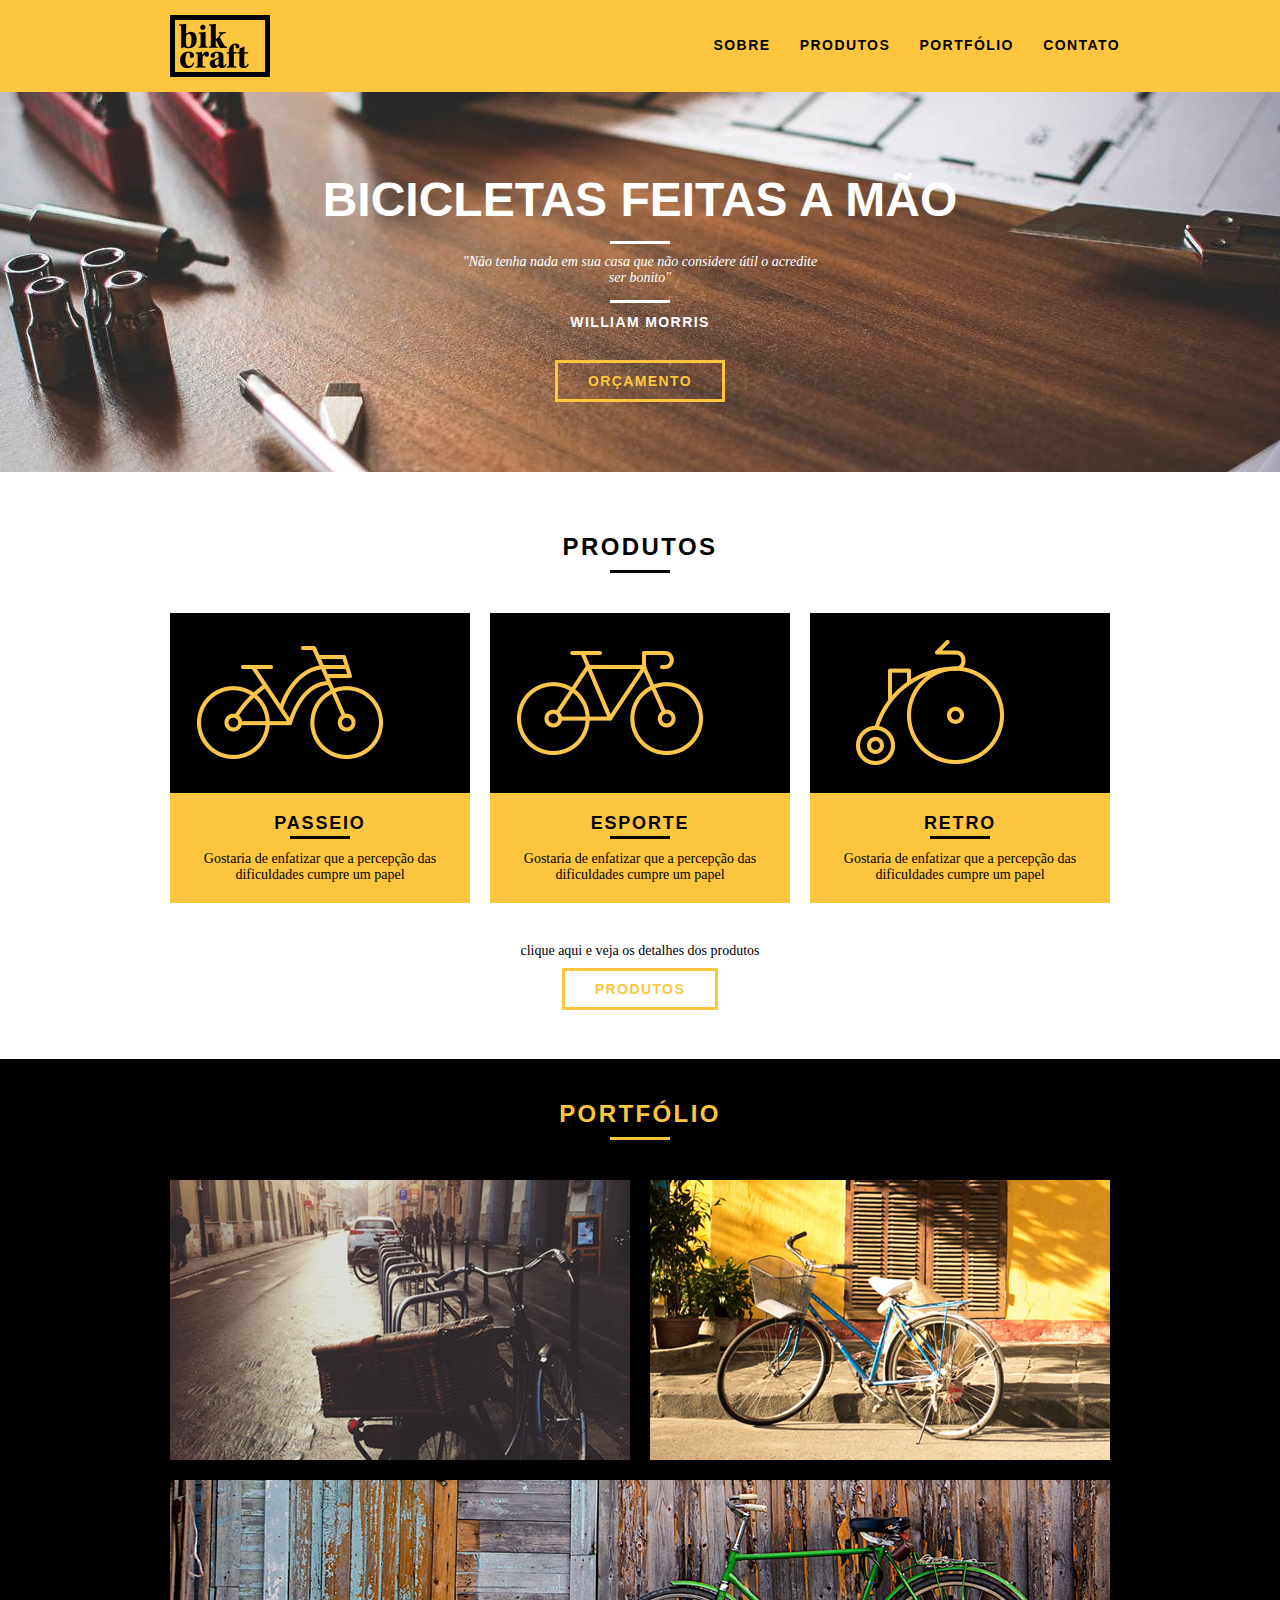
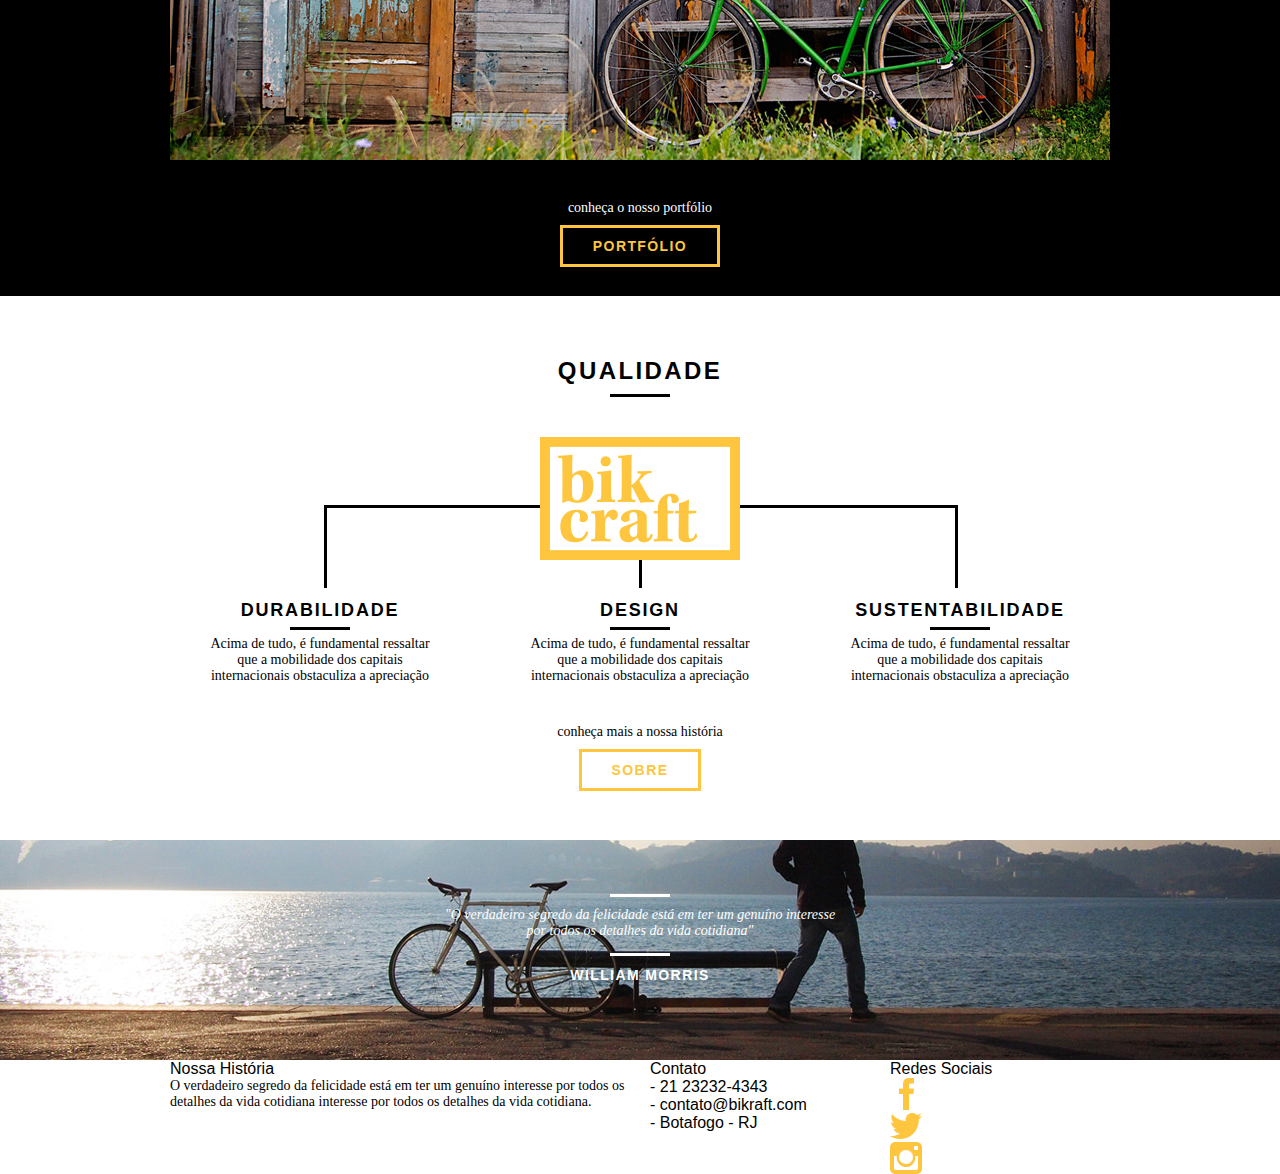
==== web/index.html @ 51b38861 "update section qualidade" ====
<!DOCTYPE html>
<html lang='pt-br'>
  <head>
    <meta charset="utf-8">
    <tite></tite>
    <link rel="stylesheet" href="css\normalize.css">
    <link rel="stylesheet" href="css\reset.css">
    <link rel="stylesheet" href="css\grid.css">
    <link rel="stylesheet" href="css\style.css">
  </head>
  <body>
    <header class="header">
      <div class="container">
        <a href="index.html" class="grid-4">
          <img src="img/bikcraft.png" alt="Bikcraft">
        </a>
        <nav class="grid-1-2 header_menu">
          <ul>
            <li><a href="sobre.html">Sobre</a></li>
            <li><a href="produtos.html">Produtos</a></li>
            <li><a href="portfolio.html">Portfólio</a></li>
            <li><a href="contato.html">Contato</a></li>
          </ul>
        </nav>
      </div>
    </header>
    <section class= "introducao">
      <div class="container">
          <h1>Bicicletas Feitas a Mão</h1>
          <blockquote class="quote-externo">
            <p>"Não tenha nada em sua casa que não considere útil o acredite ser bonito"</p>
            <cite>WILLIAM MORRIS</cite>
          </blockquote>
          <a href="produtos.html" class="btn">Orçamento</a>
      </div>
    </section>
    <section class="produtos container">
      <h2 class="subtitulo">Produtos</h2>

      <ul class="produtos_lista">
        <li class=grid-1-3>
          <div class="produtos-icone">
            <img src="img/produtos/passeio.png" alt="Bikraft Passeio" />
          </div>
          <h3>Passeio</h3>
          <p>
            Gostaria de enfatizar que a percepção das dificuldades cumpre um papel
          </p>
        </li>
        <li class=grid-1-3>
          <div class="produtos-icone">
            <img src="img/produtos/esporte.png" alt="Bikraft Esporte" />
          </div>
          <h3>Esporte</h3>
          <p>
           Gostaria de enfatizar que a percepção das dificuldades cumpre um papel
          </p>
        </li>
        <li class=grid-1-3>
          <div class="produtos-icone">
            <img src="img/produtos/retro.png" alt="Bikraft Retro" />
          </div>
          <h3>Retro</h3>
          <p>
            Gostaria de enfatizar que a percepção das dificuldades cumpre um papel
          </p>
        </li>
      </ul>
      <div class="call">
        <p>
          clique aqui e veja os detalhes dos produtos
        </p>
        <a href="produtos.html" class="btn btn-preto">Produtos</a>
      </div>
    </section>
    <section class="portfolio">
      <div class="container">
        <h2 class="subtitulo">Portfólio</h2>
        <ul class="portfolio-lista">
          <li class="grid-8"><img src="img/portfolio/retro.jpg" alt=" Bicicleta Retro" /></li>
          <li class="grid-8"><img src="img/portfolio/passeio.jpg" alt=" Bicicleta Passeio" /></li>
          <li class="grid-16"><img src="img/portfolio/esporte.jpg" alt=" Bicicleta Esporte" /></li>
        </ul>
      </div>
      <div class="call">
        <p>
          conheça o nosso portfólio
        </p>
        <a href="portfolio.html" class="btn">Portfólio</a>
      </div>
    </section>
    <section class="qualidade container">
      <h2 class="subtitulo">Qualidade</h2>
      <img src="img/bikcraft-qualidade.png" alt="Bikcraft" />
      <ul class="qualidade-lista">
        <li class="grid-1-3">
          <h3>Durabilidade</h3>
          <p>
            Acima de tudo, é fundamental ressaltar que a mobilidade dos capitais internacionais obstaculiza a apreciação
          </p>
        </li>
        <li class="grid-1-3">
          <h3>Design</h3>
          <p>
            Acima de tudo, é fundamental ressaltar que a mobilidade dos capitais internacionais obstaculiza a apreciação
          </p>
        </li>
        <li class="grid-1-3">
          <h3>Sustentabilidade</h3>
          <p>
            Acima de tudo, é fundamental ressaltar que a mobilidade dos capitais internacionais obstaculiza a apreciação
          </p>
        </li>
      </ul>
      <div class="call">
        <p>
          conheça mais a nossa história
        </p>
        <a href="sobre.html" class="btn btn-preto">Sobre</a>
      </div>
    </section>
    <section class="quebra">
      <blockquote class="quote-externo container">
        <p>"O verdadeiro segredo da felicidade está em ter um genuíno interesse por todos os detalhes da vida cotidiana"</p>
        <cite>WILLIAM MORRIS</cite>
      </blockquote>
    </section>
    <footer>
    <div class="footer">
      <div class="container">
        <div class="grid-8">
            <h3>Nossa História</h3>
            <p>
              O verdadeiro segredo da felicidade está em ter um genuíno interesse por todos os detalhes da vida cotidiana
              interesse por todos os detalhes da vida cotidiana.
            </p>
        </div>
        <div class="grid-4">
            <h3>Contato</h3>
            <ul>
              <li>- 21 23232-4343</li>
              <li>- contato@bikraft.com</li>
              <li>- Botafogo - RJ</li>
            </ul>
        </div>
        <div class="grid-4">
            <h3>Redes Sociais</h3>
          <ul>
            <li><a href="facebook.com" target="_blank"><img src="img/redes-sociais/facebook.png" alt="Facebook" /></a></li>
            <li><a href="twitter.com" target="_blank"><img src="img/redes-sociais/twitter.png" alt="Twitter" /></a></li>
            <li><a href="instagram.com" target="_blank"><img src="img/redes-sociais/instagram.png" alt="Instagram" /></a></li>
          </ul>
      </div>
    </div>
  </footer>
  </body>
</html>
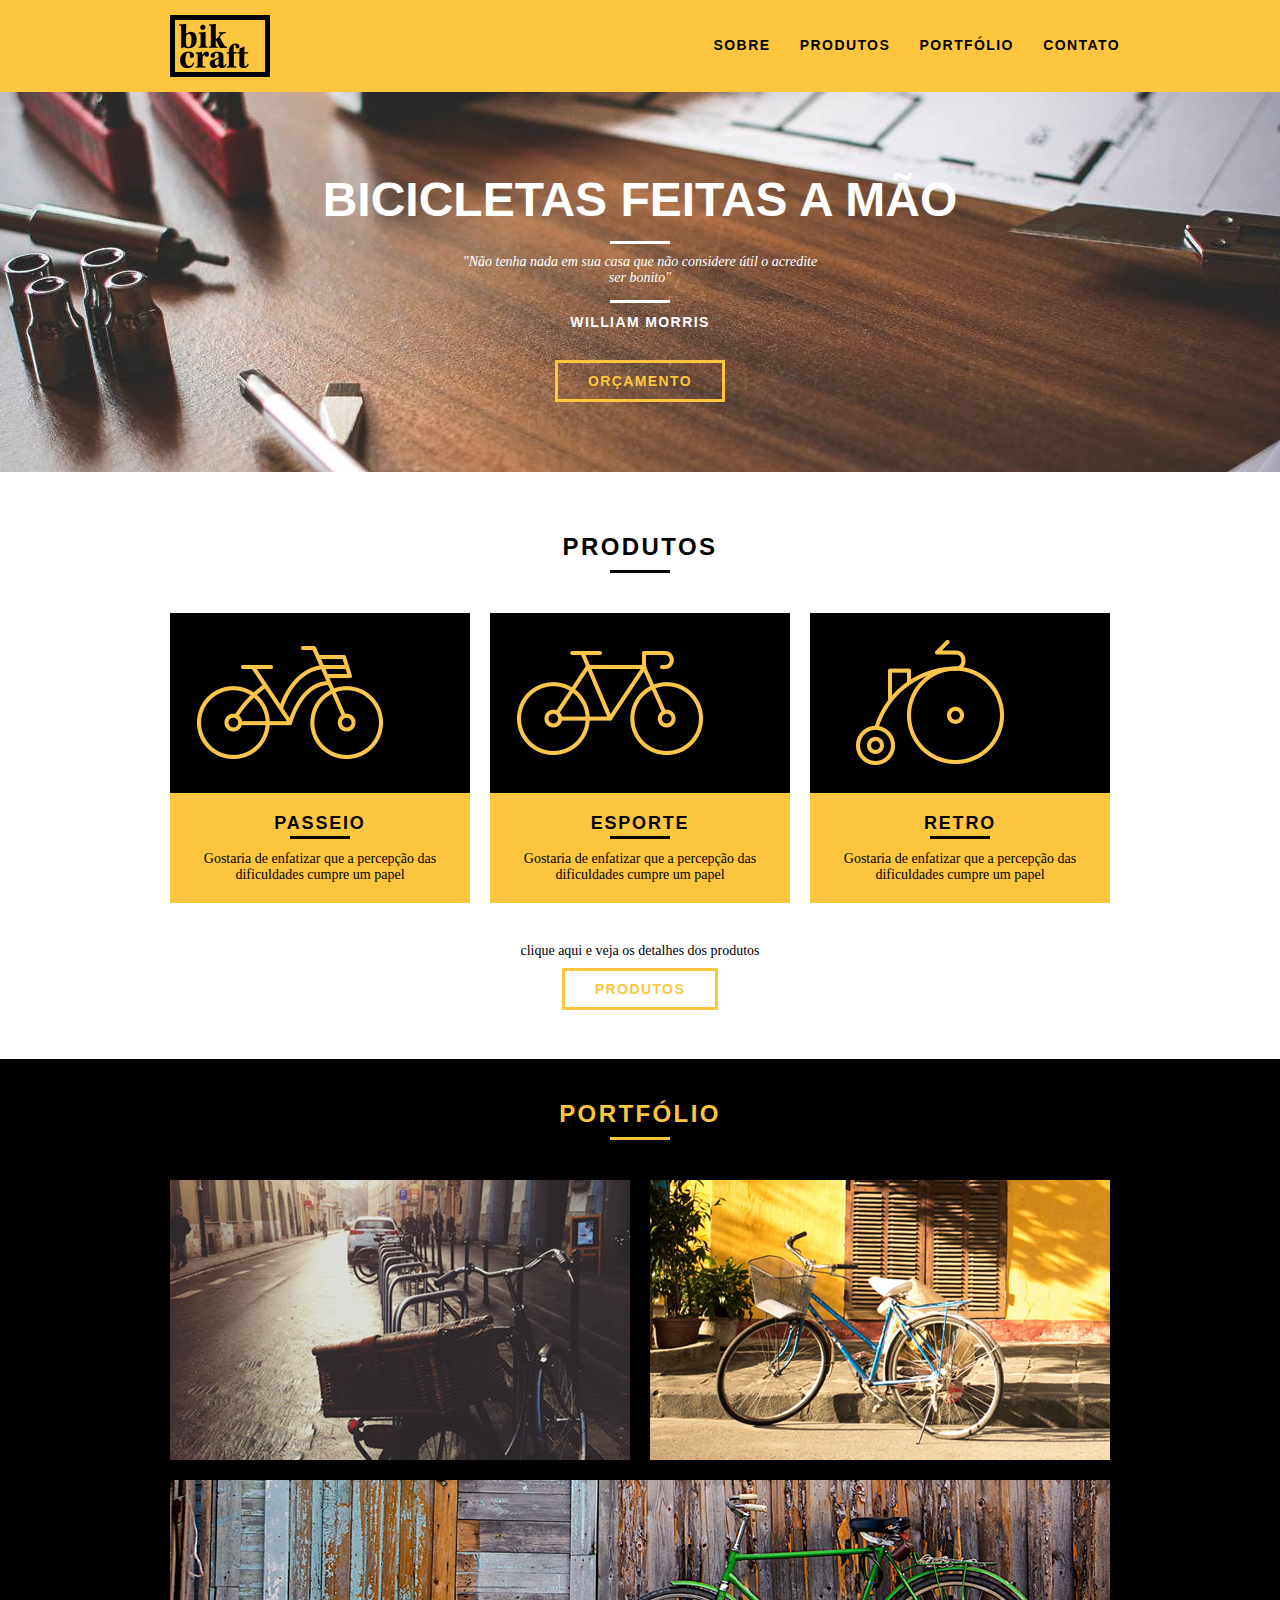
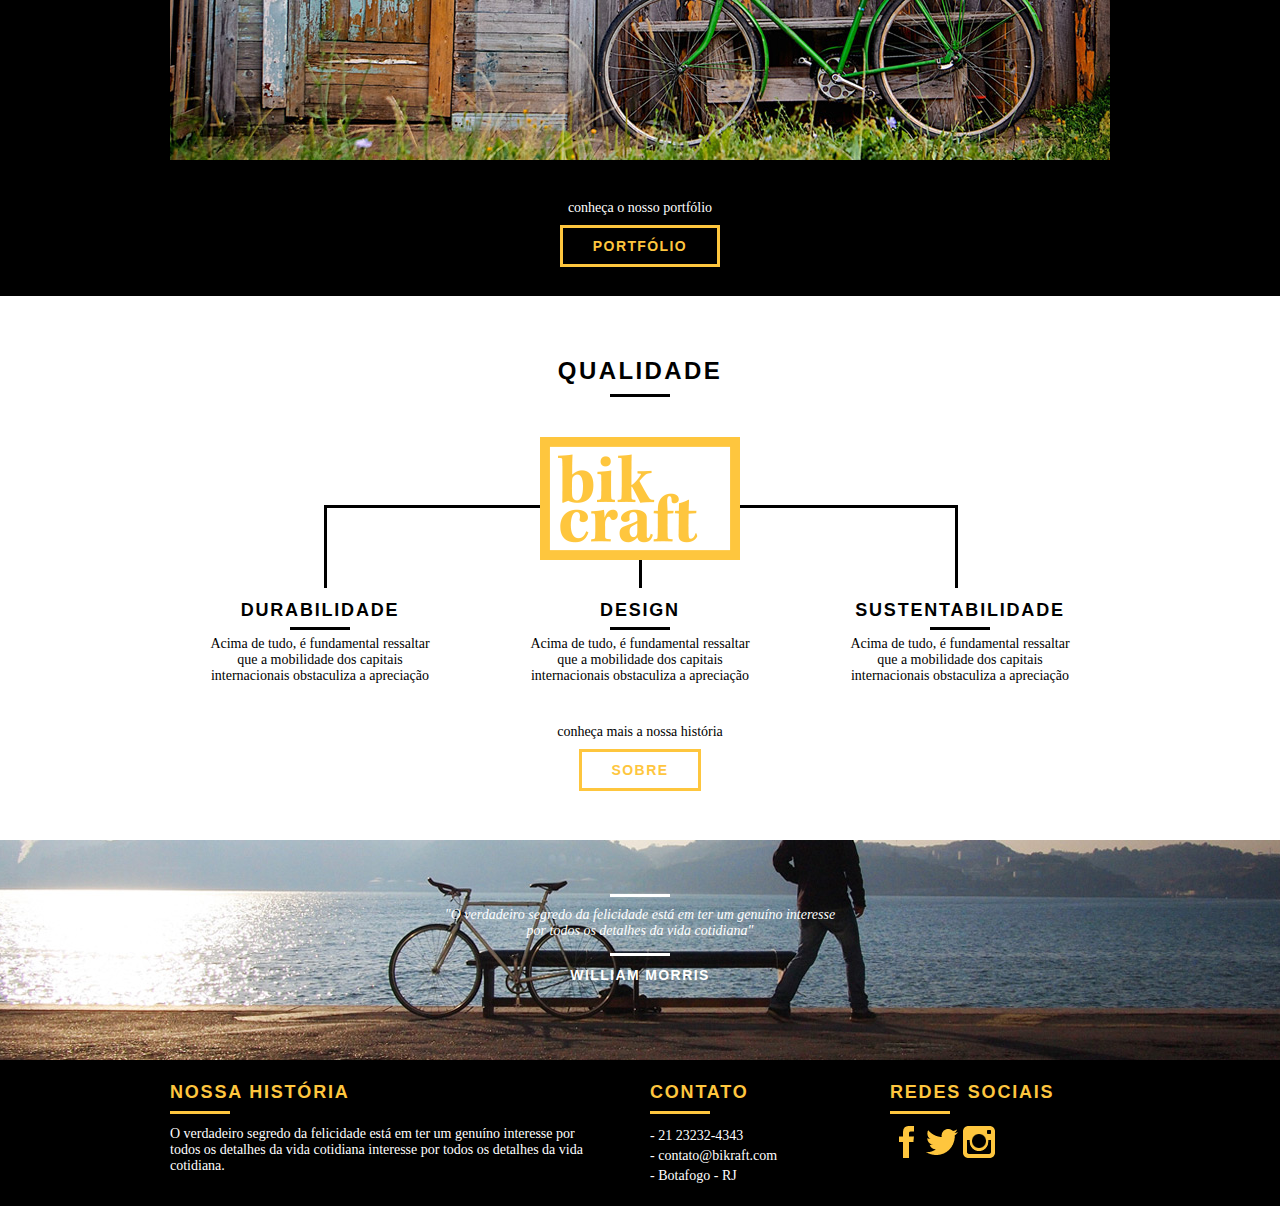
==== commit 45dd0ee3: "updated 'sobre' section" ====
--- a/web/index.html
+++ b/web/index.html
@@ -128,14 +128,14 @@
     <footer>
     <div class="footer">
       <div class="container">
-        <div class="grid-8">
+        <div class="grid-8 footer-historia">
             <h3>Nossa História</h3>
             <p>
               O verdadeiro segredo da felicidade está em ter um genuíno interesse por todos os detalhes da vida cotidiana
               interesse por todos os detalhes da vida cotidiana.
             </p>
         </div>
-        <div class="grid-4">
+        <div class="grid-4 footer-contato">
             <h3>Contato</h3>
             <ul>
               <li>- 21 23232-4343</li>
@@ -143,7 +143,7 @@
               <li>- Botafogo - RJ</li>
             </ul>
         </div>
-        <div class="grid-4">
+        <div class="grid-4 footer-redes">
             <h3>Redes Sociais</h3>
           <ul>
             <li><a href="facebook.com" target="_blank"><img src="img/redes-sociais/facebook.png" alt="Facebook" /></a></li>
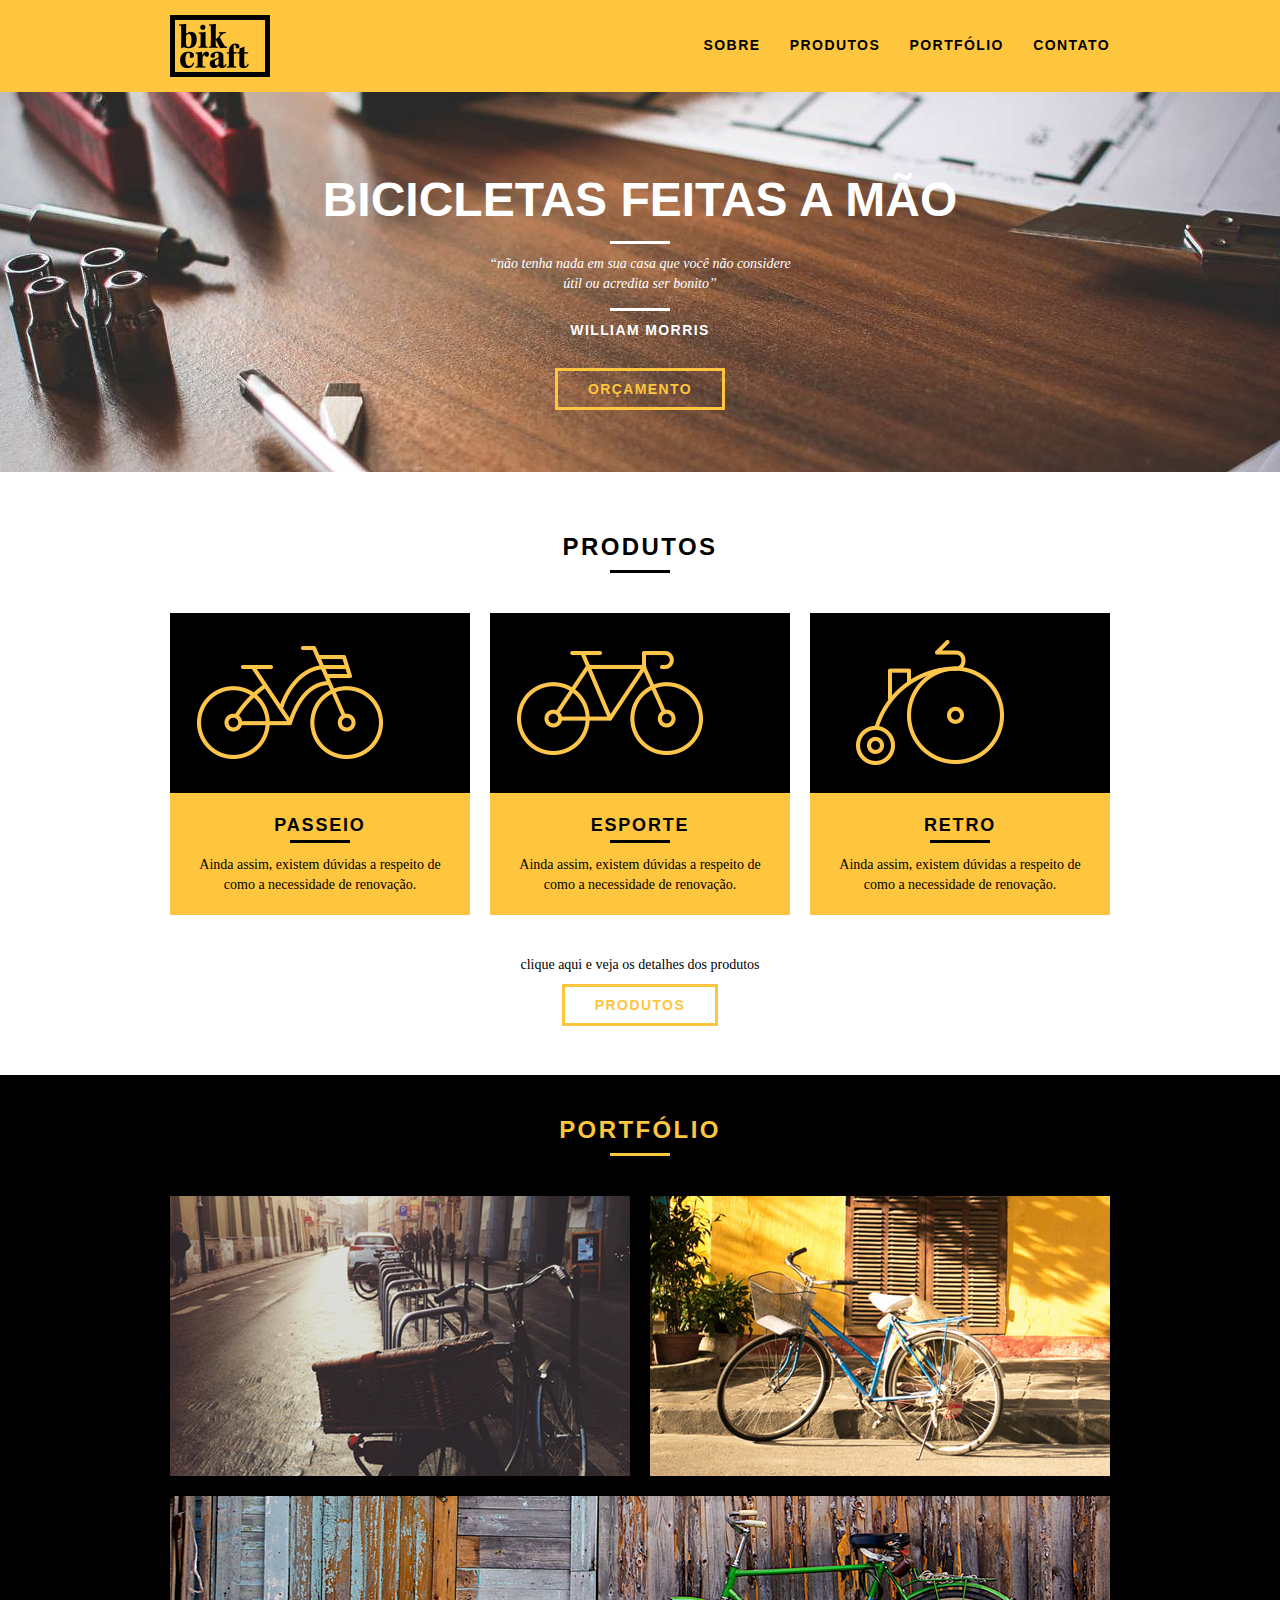
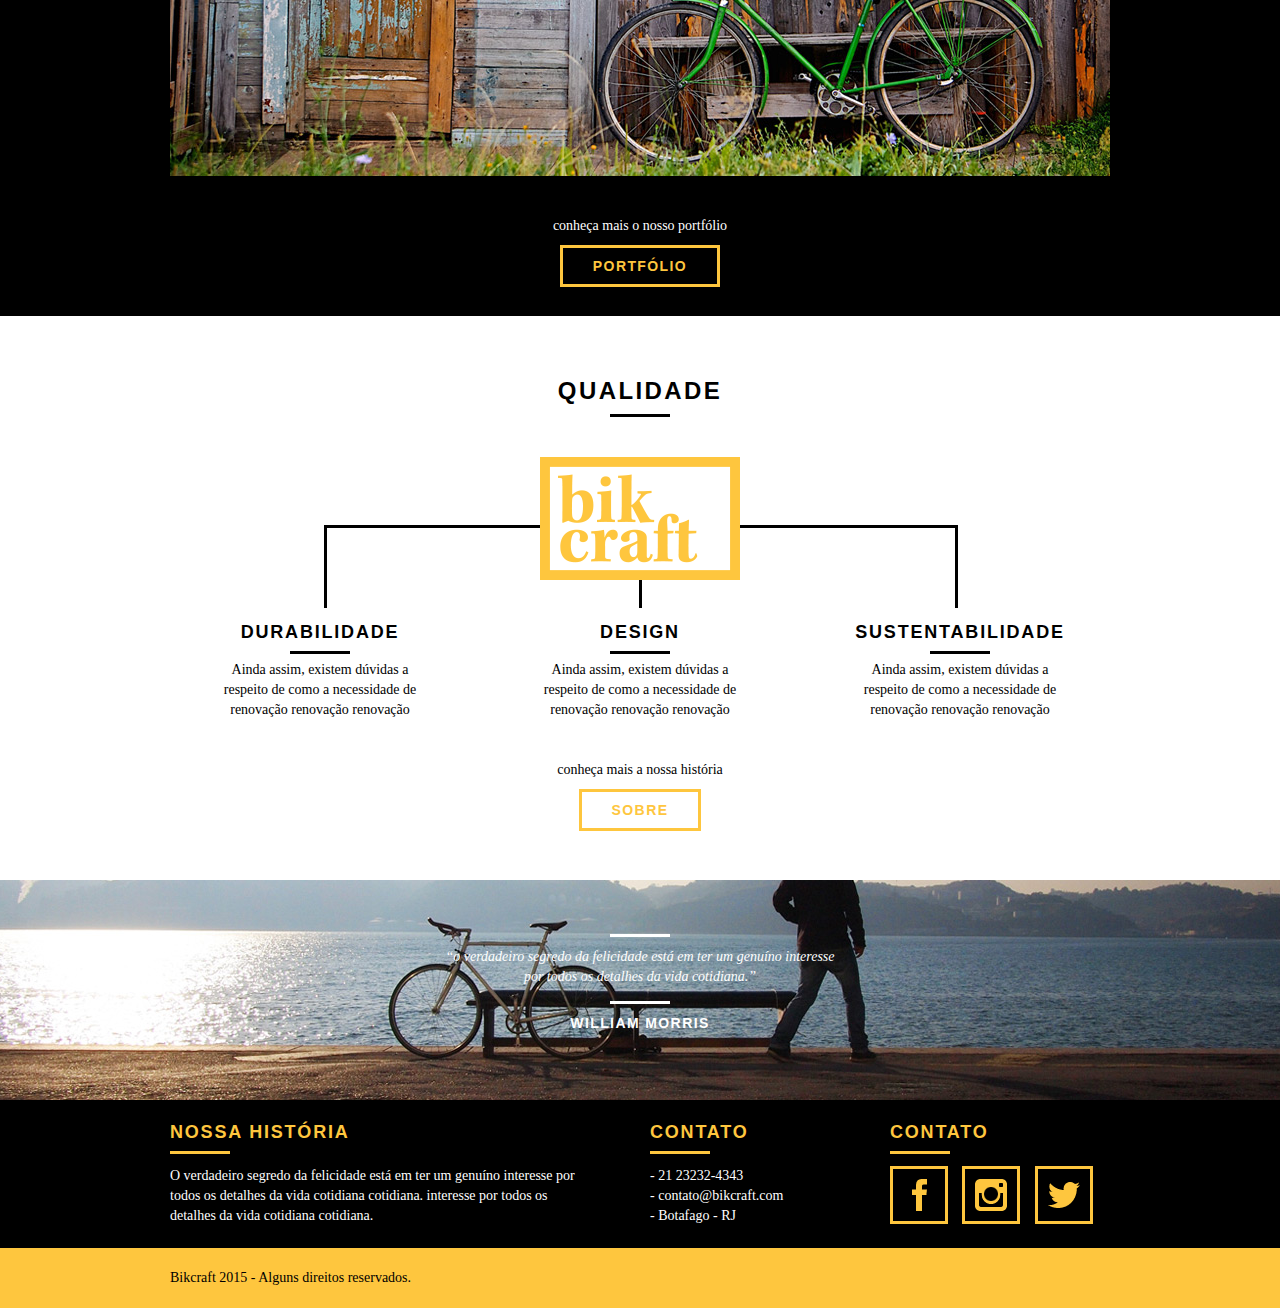
==== commit b0ce2cff: "updated files" ====
--- a/web/index.html
+++ b/web/index.html
@@ -1,157 +1,161 @@
 <!DOCTYPE html>
-<html lang='pt-br'>
-  <head>
-    <meta charset="utf-8">
-    <tite></tite>
-    <link rel="stylesheet" href="css\normalize.css">
-    <link rel="stylesheet" href="css\reset.css">
-    <link rel="stylesheet" href="css\grid.css">
-    <link rel="stylesheet" href="css\style.css">
-  </head>
-  <body>
-    <header class="header">
-      <div class="container">
-        <a href="index.html" class="grid-4">
-          <img src="img/bikcraft.png" alt="Bikcraft">
-        </a>
-        <nav class="grid-1-2 header_menu">
-          <ul>
-            <li><a href="sobre.html">Sobre</a></li>
-            <li><a href="produtos.html">Produtos</a></li>
-            <li><a href="portfolio.html">Portfólio</a></li>
-            <li><a href="contato.html">Contato</a></li>
-          </ul>
-        </nav>
-      </div>
-    </header>
-    <section class= "introducao">
-      <div class="container">
-          <h1>Bicicletas Feitas a Mão</h1>
-          <blockquote class="quote-externo">
-            <p>"Não tenha nada em sua casa que não considere útil o acredite ser bonito"</p>
-            <cite>WILLIAM MORRIS</cite>
-          </blockquote>
-          <a href="produtos.html" class="btn">Orçamento</a>
-      </div>
-    </section>
-    <section class="produtos container">
-      <h2 class="subtitulo">Produtos</h2>
+<html lang="pt-br">
+	<head>
+		<meta charset="utf-8">
+		<title>Bikcraft</title>
+		<link rel="stylesheet" href="css/normalize.css">
+		<link rel="stylesheet" href="css/reset.css">
+		<link rel="stylesheet" href="css/grid.css">
+		<link rel="stylesheet" href="css/style.css">
+	</head>
+	<body>
 
-      <ul class="produtos_lista">
-        <li class=grid-1-3>
-          <div class="produtos-icone">
-            <img src="img/produtos/passeio.png" alt="Bikraft Passeio" />
-          </div>
-          <h3>Passeio</h3>
-          <p>
-            Gostaria de enfatizar que a percepção das dificuldades cumpre um papel
-          </p>
-        </li>
-        <li class=grid-1-3>
-          <div class="produtos-icone">
-            <img src="img/produtos/esporte.png" alt="Bikraft Esporte" />
-          </div>
-          <h3>Esporte</h3>
-          <p>
-           Gostaria de enfatizar que a percepção das dificuldades cumpre um papel
-          </p>
-        </li>
-        <li class=grid-1-3>
-          <div class="produtos-icone">
-            <img src="img/produtos/retro.png" alt="Bikraft Retro" />
-          </div>
-          <h3>Retro</h3>
-          <p>
-            Gostaria de enfatizar que a percepção das dificuldades cumpre um papel
-          </p>
-        </li>
-      </ul>
-      <div class="call">
-        <p>
-          clique aqui e veja os detalhes dos produtos
-        </p>
-        <a href="produtos.html" class="btn btn-preto">Produtos</a>
-      </div>
-    </section>
-    <section class="portfolio">
-      <div class="container">
-        <h2 class="subtitulo">Portfólio</h2>
-        <ul class="portfolio-lista">
-          <li class="grid-8"><img src="img/portfolio/retro.jpg" alt=" Bicicleta Retro" /></li>
-          <li class="grid-8"><img src="img/portfolio/passeio.jpg" alt=" Bicicleta Passeio" /></li>
-          <li class="grid-16"><img src="img/portfolio/esporte.jpg" alt=" Bicicleta Esporte" /></li>
-        </ul>
-      </div>
-      <div class="call">
-        <p>
-          conheça o nosso portfólio
-        </p>
-        <a href="portfolio.html" class="btn">Portfólio</a>
-      </div>
-    </section>
-    <section class="qualidade container">
-      <h2 class="subtitulo">Qualidade</h2>
-      <img src="img/bikcraft-qualidade.png" alt="Bikcraft" />
-      <ul class="qualidade-lista">
-        <li class="grid-1-3">
-          <h3>Durabilidade</h3>
-          <p>
-            Acima de tudo, é fundamental ressaltar que a mobilidade dos capitais internacionais obstaculiza a apreciação
-          </p>
-        </li>
-        <li class="grid-1-3">
-          <h3>Design</h3>
-          <p>
-            Acima de tudo, é fundamental ressaltar que a mobilidade dos capitais internacionais obstaculiza a apreciação
-          </p>
-        </li>
-        <li class="grid-1-3">
-          <h3>Sustentabilidade</h3>
-          <p>
-            Acima de tudo, é fundamental ressaltar que a mobilidade dos capitais internacionais obstaculiza a apreciação
-          </p>
-        </li>
-      </ul>
-      <div class="call">
-        <p>
-          conheça mais a nossa história
-        </p>
-        <a href="sobre.html" class="btn btn-preto">Sobre</a>
-      </div>
-    </section>
-    <section class="quebra">
-      <blockquote class="quote-externo container">
-        <p>"O verdadeiro segredo da felicidade está em ter um genuíno interesse por todos os detalhes da vida cotidiana"</p>
-        <cite>WILLIAM MORRIS</cite>
-      </blockquote>
-    </section>
-    <footer>
-    <div class="footer">
-      <div class="container">
-        <div class="grid-8 footer-historia">
-            <h3>Nossa História</h3>
-            <p>
-              O verdadeiro segredo da felicidade está em ter um genuíno interesse por todos os detalhes da vida cotidiana
-              interesse por todos os detalhes da vida cotidiana.
-            </p>
-        </div>
-        <div class="grid-4 footer-contato">
-            <h3>Contato</h3>
-            <ul>
-              <li>- 21 23232-4343</li>
-              <li>- contato@bikraft.com</li>
-              <li>- Botafogo - RJ</li>
-            </ul>
-        </div>
-        <div class="grid-4 footer-redes">
-            <h3>Redes Sociais</h3>
-          <ul>
-            <li><a href="facebook.com" target="_blank"><img src="img/redes-sociais/facebook.png" alt="Facebook" /></a></li>
-            <li><a href="twitter.com" target="_blank"><img src="img/redes-sociais/twitter.png" alt="Twitter" /></a></li>
-            <li><a href="instagram.com" target="_blank"><img src="img/redes-sociais/instagram.png" alt="Instagram" /></a></li>
-          </ul>
-      </div>
-    </div>
-  </footer>
-  </body>
-</html>
+		<header class="header">
+			<div class="container">
+				<a href="index.html" class="grid-4">
+					<img src="img/bikcraft.png" alt="Bikcraft">
+				</a>
+				<nav class="grid-12 header_menu">
+					<ul>
+						<li><a href="sobre.html">Sobre</a></li>
+						<li><a href="produtos.html">Produtos</a></li>
+						<li><a href="portfolio.html">Portfólio</a></li>
+						<li><a href="contato.html">Contato</a></li>
+					</ul>
+				</nav>
+			</div>
+		</header>
+
+		<section class="introducao">
+			<div class="container">
+				<h1>Bicicletas Feitas a Mão</h1>
+				<blockquote class="quote-externo">
+					<p>“não tenha nada em sua casa que você não considere útil ou acredita ser bonito”</p>
+					<cite>WILLIAM MORRIS</cite>
+				</blockquote>
+				<a href="produtos.html" class="btn">Orçamento</a>
+			</div>
+		</section>
+		
+		<section class="produtos container">
+			<h2 class="subtitulo">Produtos</h2>
+			<ul class="produtos_lista">
+
+				<li class="grid-1-3">
+					<div class="produtos_icone">
+						<img src="img/produtos/passeio.png" alt="Bikcraft Passeio">
+					</div>
+					<h3>Passeio</h3>
+					<p>Ainda assim, existem dúvidas a respeito de como a necessidade de renovação.</p>
+				</li>
+
+				<li class="grid-1-3">
+					<div class="produtos_icone">
+						<img src="img/produtos/esporte.png" alt="Bikcraft Passeio">
+					</div>
+					<h3>Esporte</h3>
+					<p>Ainda assim, existem dúvidas a respeito de como a necessidade de renovação.</p>
+				</li>
+
+				<li class="grid-1-3">
+					<div class="produtos_icone">
+						<img src="img/produtos/retro.png" alt="Bikcraft Passeio">
+					</div>
+					<h3>Retro</h3>
+					<p>Ainda assim, existem dúvidas a respeito de como a necessidade de renovação.</p>
+				</li>
+
+			</ul>
+
+			<div class="call">
+				<p>clique aqui e veja os detalhes dos produtos</p>
+				<a href="produtos.html" class="btn btn-preto">Produtos</a>
+			</div>
+
+		</section>
+		<!-- Fecha Produtos -->
+
+		<section class="portfolio">
+			<div class="container">
+				<h2 class="subtitulo">Portfólio</h2>
+				<ul class="portfolio_lista">
+					<li class="grid-8"><img src="img/portfolio/retro.jpg" alt="Bicicleta Retro"></li>
+					<li class="grid-8"><img src="img/portfolio/passeio.jpg" alt="Bicicleta Passeio"></li>
+					<li class="grid-16"><img src="img/portfolio/esporte.jpg" alt="Bicicleta Esporte"></li>
+				</ul>
+				<div class="call">
+					<p>conheça mais o nosso portfólio</p>
+					<a href="portfolio.html" class="btn">Portfólio</a>
+				</div>
+			</div>
+		</section>
+
+		<section class="qualidade container">
+			<h2 class="subtitulo">Qualidade</h2>
+			<img src="img/bikcraft-qualidade.png" alt="Bikcraft">
+			<ul class="qualidade_lista">
+				<li class="grid-1-3">
+					<h3>Durabilidade</h3>
+					<p>Ainda assim, existem dúvidas a respeito de como a necessidade de renovação renovação renovação</p>
+				</li>
+				<li class="grid-1-3">
+					<h3>Design</h3>
+					<p>Ainda assim, existem dúvidas a respeito de como a necessidade de renovação renovação renovação</p>
+				</li>
+				<li class="grid-1-3">
+					<h3>Sustentabilidade</h3>
+					<p>Ainda assim, existem dúvidas a respeito de como a necessidade de renovação renovação renovação</p>
+				</li>
+			</ul>
+			<div class="call">
+				<p>conheça mais a nossa história</p>
+				<a href="sobre.html" class="btn btn-preto">Sobre</a>
+			</div>
+		</section>
+
+		<section class="quebra">
+			<blockquote class="quote-externo container">
+				<p>“o verdadeiro segredo da felicidade está em ter um genuíno interesse por todos os detalhes da vida cotidiana.”</p>
+				<cite>WILLIAM MORRIS</cite>
+			</blockquote>
+		</section>
+
+		<footer>
+			<div class="footer">
+				<div class="container">
+
+					<div class="grid-8 footer_historia">
+						<h3>Nossa História</h3>
+						<p>O verdadeiro segredo da felicidade está em ter um genuíno interesse por todos os detalhes da vida cotidiana cotidiana. interesse por todos os detalhes da vida cotidiana cotidiana.</p>
+					</div>
+
+					<div class="grid-4 footer_contato">
+						<h3>Contato</h3>
+						<ul>
+							<li>- 21 23232-4343</li>
+							<li>- contato@bikcraft.com</li>
+							<li>- Botafago - RJ</li>
+						</ul>
+					</div>
+
+					<div class="grid-4 footer_redes">
+						<h3>Contato</h3>
+						<ul>
+							<li><a href="http://facebook.com" target="_blank"><img src="img/redes-sociais/facebook.png"></a></li>
+							<li><a href="http://instagram.com" target="_blank"><img src="img/redes-sociais/instagram.png"></a></li>
+							<li><a href="http://twitter.com" target="_blank"><img src="img/redes-sociais/twitter.png"></a></li>
+						</ul>
+					</div>
+
+				</div>
+			</div>
+
+			<div class="copy">
+				<div class="container">
+					<p class="grid-16">Bikcraft 2015 - Alguns direitos reservados.</p>
+				</div>
+			</div>
+		</footer>
+
+	</body>
+</html>--- a/web/css/grid.css
+++ b/web/css/grid.css
@@ -0,0 +1,45 @@
+*, *:before, *:after {
+  -webkit-box-sizing: border-box; 
+  -moz-box-sizing: border-box; 
+  box-sizing: border-box;
+}
+
+.container {
+	width: 960px;
+	margin: 0 auto;
+	padding: 0px;
+	position: relative;
+}
+
+.container:after, .container:before {
+	content: " ";
+	display: table;
+}
+
+.container:after {
+	clear: both;
+}
+
+.grid-1, .grid-2, .grid-3, .grid-4, .grid-5, .grid-6, .grid-7, .grid-8, .grid-9, .grid-10, .grid-11, .grid-12, .grid-13, .grid-14, .grid-15, .grid-16, .grid-1-3 {
+	float: left;
+	margin-left: 10px;
+	margin-right: 10px;
+}
+
+.grid-1 	{width: 40px;}
+.grid-2 	{width: 100px;}
+.grid-3 	{width: 160px;}
+.grid-4 	{width: 220px;}
+.grid-5 	{width: 280px;}
+.grid-6 	{width: 340px;}
+.grid-7 	{width: 400px;}
+.grid-8 	{width: 460px;}
+.grid-9 	{width: 520px;}
+.grid-10 	{width: 580px;}
+.grid-11 	{width: 640px;}
+.grid-12 	{width: 700px;}
+.grid-13 	{width: 760px;}
+.grid-14 	{width: 820px;}
+.grid-15 	{width: 880px;}
+.grid-16 	{width: 940px;}
+.grid-1-3	{width: 300px;}--- a/web/css/style.css
+++ b/web/css/style.css
@@ -0,0 +1,383 @@
+/* Estilos Gerais */
+
+body {
+	font-family: Arial, Helvetica, sans-serif;
+}
+
+p {
+	font-family: Georgia, "Times New Roman", serif;
+	font-size: 14px;
+	line-height: 20px;
+}
+
+img {
+	display: block;
+}
+
+.btn {
+	border: 3px solid #fec63e;
+	padding: 10px 30px;
+	color: #fec63e;
+	font-size: 14px;
+	line-height: 20px;
+	text-transform: uppercase;
+	font-weight: bold;
+	letter-spacing: .1em;
+}
+
+.btn:hover {
+	color: #fff;
+	border-color: #fff;
+}
+
+.btn.btn-preto:hover {
+	color: #000;
+	border-color: #000;
+}
+
+.subtitulo {
+	font-size: 24px;
+	line-height: 30px;
+	font-weight: bold;
+	letter-spacing: .1em;
+	color: #000;
+	text-transform: uppercase;
+	text-align: center;
+	margin-bottom: 40px;
+}
+
+.subtitulo:after {
+	content: "";
+	display: block;
+	width: 60px;
+	height: 3px;
+	background: #000;
+	margin: 8px auto;
+}
+
+.subtitulo-interno {
+	font-size: 24px;
+	line-height: 30px;
+	font-weight: bold;
+	letter-spacing: .1em;
+	color: #000;
+	text-transform: uppercase;
+	margin-bottom: 20px;
+}
+
+.subtitulo-interno:after {
+	content: "";
+	display: block;
+	width: 60px;
+	height: 3px;
+	background: #000;
+	margin: 8px 0;
+}
+
+/* Header */
+
+.header {
+	position: fixed;
+	top: 0;
+	width: 100%;
+	background: #fec63e; /* Amarelo */
+	padding: 15px 0;
+	z-index: 10;
+}
+
+.header_menu {
+	text-align: right;
+}
+
+.header_menu ul li {
+	display: inline-block;
+	margin-left: 25px;
+	margin-top: 20px;
+}
+
+.header_menu ul li a {
+	color: #000;
+	font-weight: bold;
+	text-transform: uppercase;
+	letter-spacing: .1em;
+	font-size: 14px;
+	line-height: 20px;
+	padding: 10px 0;
+}
+
+.header_menu ul li a:hover {
+	color: #FFF;
+}
+
+.header_menu ul li a.menu_ativo {
+	color: #FFF;
+}
+
+/* Introdução */
+
+.introducao {
+	width: 100%;
+	height: 380px;
+	background: url("../img/bg.jpg") no-repeat center;
+	background-size: cover;
+	margin-top: 92px;
+	text-align: center;
+	padding-top: 80px;
+}
+
+.introducao h1 {
+	font-size: 48px;
+	color: #FFF;
+	font-weight: bold;
+	text-transform: uppercase;
+}
+
+.quote-externo {
+	max-width: 320px;
+	margin: 0 auto;
+	margin-bottom: 40px;
+	color: white;
+}
+
+.quote-externo p {
+	font-style: italic;
+}
+
+.quote-externo p:before, .quote-externo p:after {
+	content: "";
+	display: block;
+	width: 60px;
+	height: 3px;
+	background: #fff;
+	margin: 14px auto 10px auto;
+}
+
+.quote-externo cite {
+	font-style: normal;
+	font-weight: bold;
+	font-size: 14px;
+	letter-spacing: .1em;
+}
+
+/*Introducao Interna*/
+
+.introducao-interna {
+	width: 100%;
+	margin-top: 92px;
+	height: 160px;
+	background-size: cover;
+	text-align: center;
+	color: #fff;
+	padding-top: 30px;
+}
+
+.introducao-interna h1 {
+	font-size: 36px;
+	font-weight: bold;
+	text-transform: uppercase;
+}
+
+.introducao-interna h1:after {
+	content: "";
+	display: block;
+	width: 60px;
+	height: 3px;
+	background: #fff;
+	margin: 6px auto 10px auto;
+}
+
+
+/*Produtos*/
+
+.produtos {
+	padding: 60px 0;
+}
+
+.produtos_lista li{
+	background: #fec63e;
+	text-align: center;
+}
+
+.produtos_lista li h3{
+	font-weight: bold;
+	font-size: 18px;
+	line-height: 25px;
+	text-transform: uppercase;
+	letter-spacing: .1em;
+	margin-top: 20px;
+}
+
+.produtos_lista li h3:after{
+	content: "";
+	display: block;
+	width: 60px;
+	height: 3px;
+	background: #000;
+	margin: 2px auto;
+}
+
+.produtos_lista li p {
+	padding: 10px 20px 20px 20px;
+}
+
+.produtos_icone {
+	background: #000;
+	padding: 20px;
+}
+
+.call {
+	padding-top: 40px;
+	text-align: center;
+	clear: both;
+}
+
+.call p{
+	margin-bottom: 20px;
+}
+
+/*Portfólio*/
+
+.portfolio {
+	width: 100%;
+	background: #000;
+	padding: 40px 0;
+}
+
+.portfolio .subtitulo {
+	color: #fec63e;
+}
+
+.portfolio .subtitulo:after {
+	background: #fec63e;
+}
+
+.portfolio_lista li:last-child {
+	margin-top: 20px;
+}
+
+.portfolio .call p {
+	color: #fff;
+}
+
+/*Qualidade*/
+
+.qualidade {
+	padding: 60px 0;
+}
+
+.qualidade:after {
+	content: "";
+	width: 634px;
+	height: 83px;
+	display: block;
+	background: url("../img/linhas.png") no-repeat center;
+	position: absolute;
+	top: 209px;
+	right: 162px;
+	z-index: -1;
+}
+
+.qualidade img{
+	margin: 0 auto;
+}
+
+.qualidade_lista {
+	padding-top: 20px;
+	overflow: auto; /* clear-fix */
+}
+
+.qualidade_lista li {
+	text-align: center;
+	padding: 0 40px;
+}
+
+.qualidade_lista li h3{
+	font-weight: bold;
+	font-size: 18px;
+	line-height: 25px;
+	text-transform: uppercase;
+	letter-spacing: .1em;
+	margin-top: 20px;
+}
+
+.qualidade_lista li h3:after{
+	content: "";
+	display: block;
+	width: 60px;
+	height: 3px;
+	background: #000;
+	margin: 6px auto;
+}
+
+/*Quebra*/
+
+.quebra {
+	width: 100%;
+	height: 220px;
+	background: url("../img/bg-footer.jpg") no-repeat center;
+	background-size: cover;
+	text-align: center;
+	padding-top: 40px;
+}
+
+.quebra .quote-externo {
+	max-width: 400px;
+}
+
+/*Footer*/
+
+.footer {
+	width: 100%;
+	background: #000;
+	color: #fff;
+	padding: 20px 0;
+}
+
+.footer h3 {
+	font-size: 18px;
+	line-height: 25px;
+	color: #fec63e;
+	text-transform: uppercase;
+	letter-spacing: .1em;
+	font-weight: bold;
+}
+
+.footer h3:after {
+	content: "";
+	display: block;
+	width: 60px;
+	height: 3px;
+	background: #fec63e;
+	margin: 6px 0 12px 0;
+}
+
+.footer_historia {
+	padding-right: 40px;
+}
+
+.footer_contato ul li {
+	font-size: 14px;
+	line-height: 20px;
+	font-family: Georgia, "Times New Roman", serif;
+}
+
+.footer_redes ul li {
+	display: inline-block;
+	margin-right: 10px;
+}
+
+.footer_redes ul li a {
+	border: 3px solid #fec63e;
+	display: block;
+	padding: 10px;
+}
+
+.footer_redes ul li a:hover {
+	border-color: #fff;
+}
+
+.copy {
+	width: 100%;
+	background: #fec63e;
+	padding: 20px 0;
+}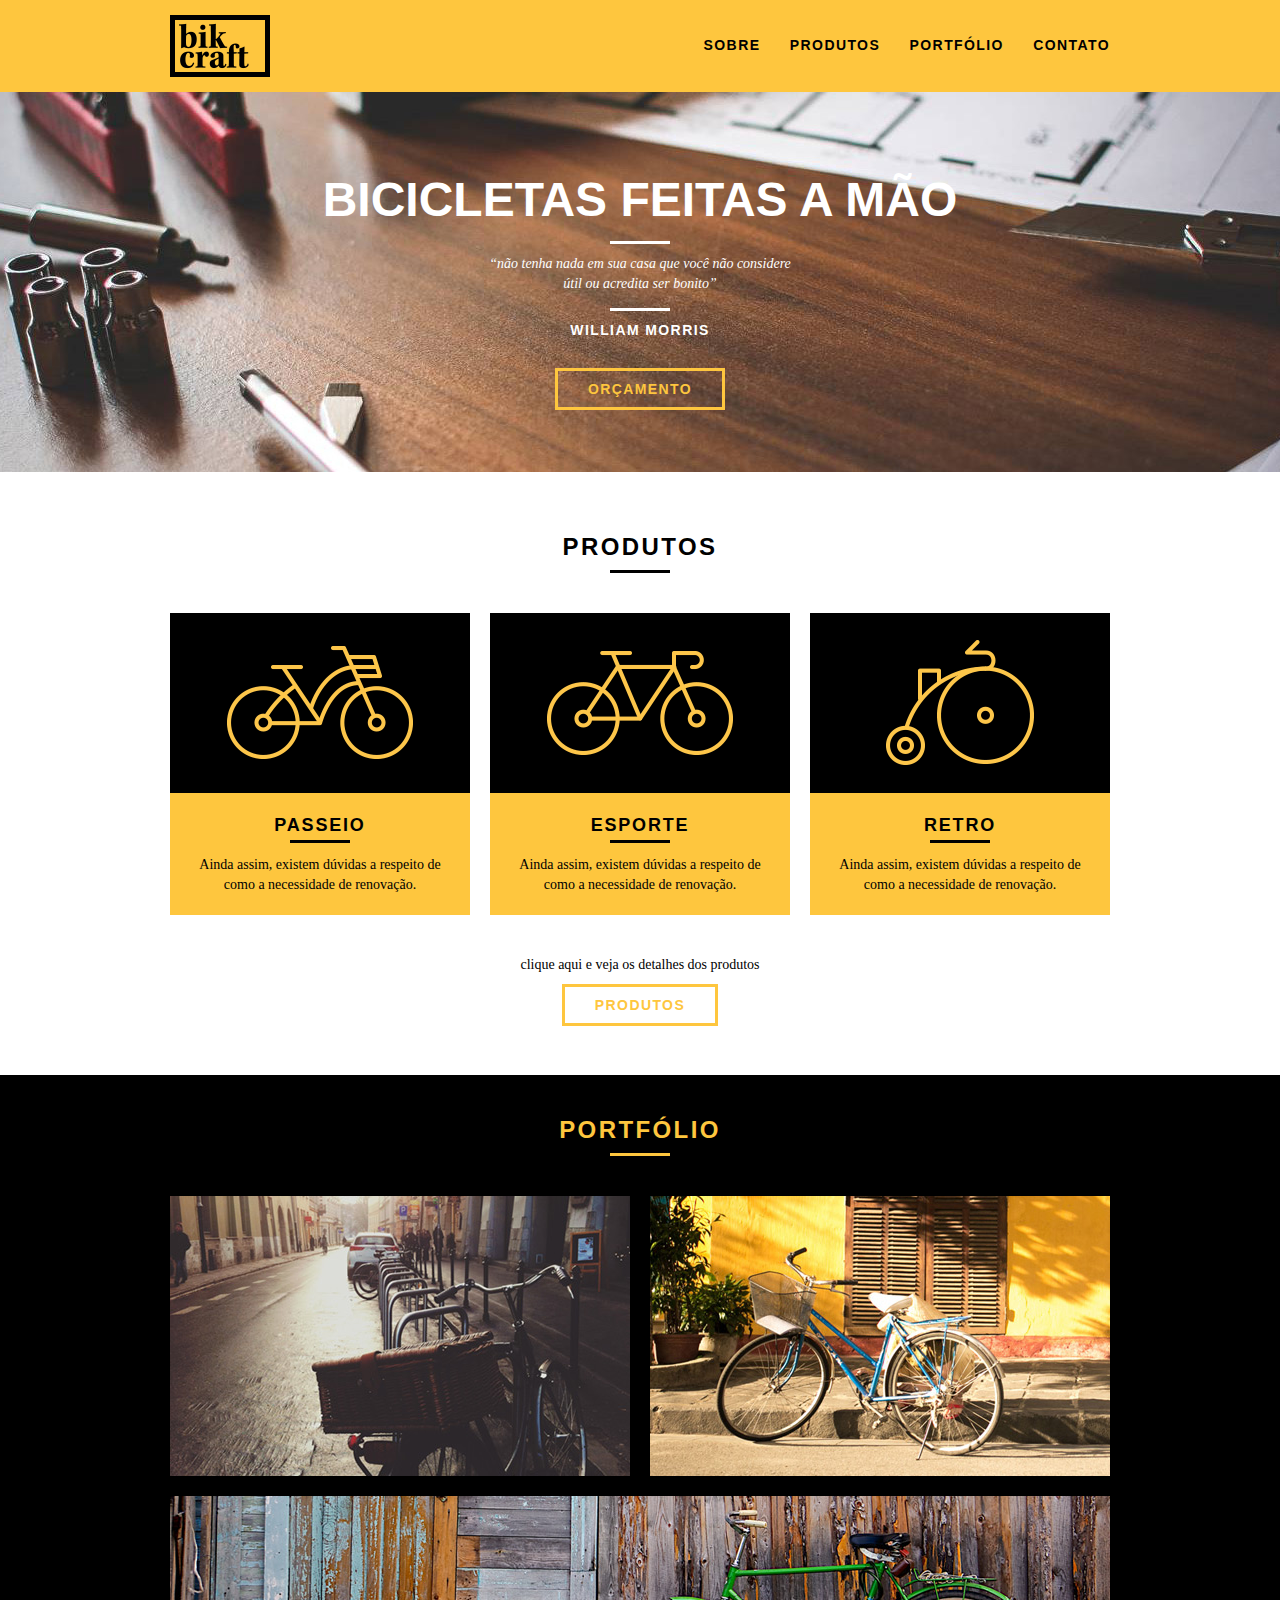
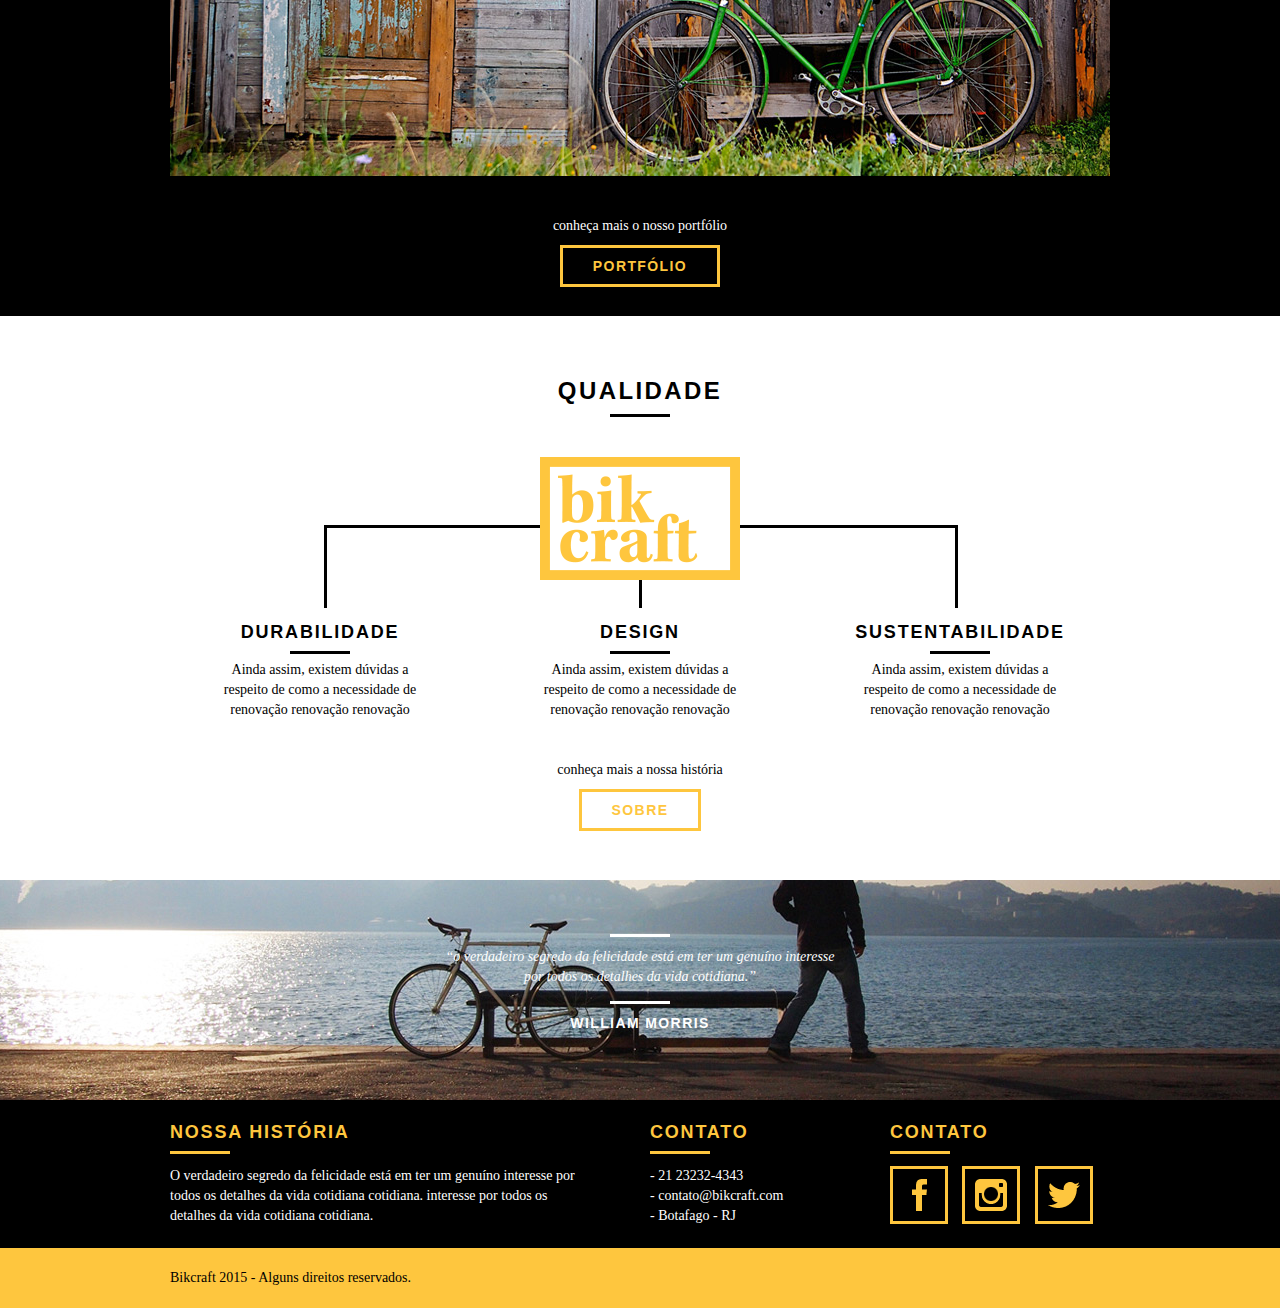
==== commit 12ee0d49: "project update" ====
--- a/web/index.html
+++ b/web/index.html
@@ -7,6 +7,7 @@
 		<link rel="stylesheet" href="css/reset.css">
 		<link rel="stylesheet" href="css/grid.css">
 		<link rel="stylesheet" href="css/style.css">
+	  <link rel="stylesheet" href="css/responsivo.css">
 	</head>
 	<body>
 
@@ -36,7 +37,7 @@
 				<a href="produtos.html" class="btn">Orçamento</a>
 			</div>
 		</section>
-		
+
 		<section class="produtos container">
 			<h2 class="subtitulo">Produtos</h2>
 			<ul class="produtos_lista">
@@ -158,4 +159,4 @@
 		</footer>
 
 	</body>
-</html>+</html>
--- a/web/css/grid.css
+++ b/web/css/grid.css
@@ -1,6 +1,6 @@
 *, *:before, *:after {
-  -webkit-box-sizing: border-box; 
-  -moz-box-sizing: border-box; 
+  -webkit-box-sizing: border-box;
+  -moz-box-sizing: border-box;
   box-sizing: border-box;
 }
 
@@ -42,4 +42,43 @@
 .grid-14 	{width: 820px;}
 .grid-15 	{width: 880px;}
 .grid-16 	{width: 940px;}
-.grid-1-3	{width: 300px;}+.grid-1-3	{width: 300px;}
+
+@media only screen and (min-width: 768px) and (max-width: 959px) {
+
+.container {
+	width: 768px;
+}
+
+.grid-1		{width: 28px;}
+.grid-2		{width: 76px;}
+.grid-3		{width: 124px;}
+.grid-4		{width: 172px;}
+.grid-5		{width: 220px;}
+.grid-6		{width: 268px;}
+.grid-7		{width: 316px;}
+.grid-8		{width: 364px;}
+.grid-9		{width: 412px;}
+.grid-10	{width: 460px;}
+.grid-11	{width: 508px;}
+.grid-12	{width: 556px;}
+.grid-13	{width: 604px;}
+.grid-14	{width: 652px;}
+.grid-15	{width: 700px;}
+.grid-16	{width: 748px;}
+.grid-1-3	{width: 236px;}
+
+}
+
+@media only screen and (max-width: 767px) {
+.container {
+	width: 300px;
+}
+
+.grid-1, .grid-2, .grid-3, .grid-4, .grid-5, .grid-6, .grid-7, .grid-8, .grid-9, .grid-10, .grid-11, .grid-12, .grid-13, .grid-14, .grid-15, .grid-16, .grid-1-3 {
+	width: 300px;
+	margin: 0 0 20px 0;
+	float: none;
+}
+
+}
--- a/web/css/style.css
+++ b/web/css/style.css
@@ -12,6 +12,7 @@
 
 img {
 	display: block;
+	max-width: 100%;
 }
 
 .btn {
@@ -45,7 +46,6 @@
 	text-align: center;
 	margin-bottom: 40px;
 }
-
 .subtitulo:after {
 	content: "";
 	display: block;
@@ -165,7 +165,6 @@
 	width: 100%;
 	margin-top: 92px;
 	height: 160px;
-	background-size: cover;
 	text-align: center;
 	color: #fff;
 	padding-top: 30px;
@@ -196,6 +195,9 @@
 .produtos_lista li{
 	background: #fec63e;
 	text-align: center;
+}
+.produtos_lista li img{
+	margin: 0 auto;
 }
 
 .produtos_lista li h3{
@@ -380,4 +382,4 @@
 	width: 100%;
 	background: #fec63e;
 	padding: 20px 0;
-}+}
--- a/web/css/responsivo.css
+++ b/web/css/responsivo.css
@@ -0,0 +1,61 @@
+/*Estilo para Tablets*/
+@media only screen and (min-width: 768px) and (max-width: 959px) {
+/*Qualidade home*/
+  .qualidade:after {
+  	right: 66px;
+  }
+  .qualidade_lista li {
+    	padding: 0 10px;
+  }
+/*Qualidade Footer*/
+  .footer_redes ul li a {
+    border: 3px solid #fec63e;
+    display: block;
+    padding: 6px;
+  }
+  .footer_redes ul li a img {
+    width:26px;
+  }
+}
+/*EStilo para Smartphones*/
+@media only screen and (max-width: 767px) {
+
+/*Header*/
+  .header{
+    position: relative;
+    padding-bottom: 0px;
+  }
+  .header img{
+    margin: 0 auto 20px auto;
+  }
+  .header_menu{
+    text-align: center;
+  }
+  .header_menu ul li {
+    margin: 5px;
+  }
+  .header_menu ul li a {
+    border: 4px solid #000;
+    width: 136px;
+    display: block;
+    float:left;
+  }
+/*Introducao*/
+  .introducao h1 {
+  	font-size: 36px;
+  }
+  .introducao{
+    margin-top: 0px;
+    padding-top: 40px;
+    background: url("../img/bg.jpg") no-repeat center;
+    background-size: cover;
+  }
+/*Call*/
+  .call {
+  	padding-top: 10px;
+  }
+  /**/
+  .qualidade:after {
+    display: none;
+  }
+}
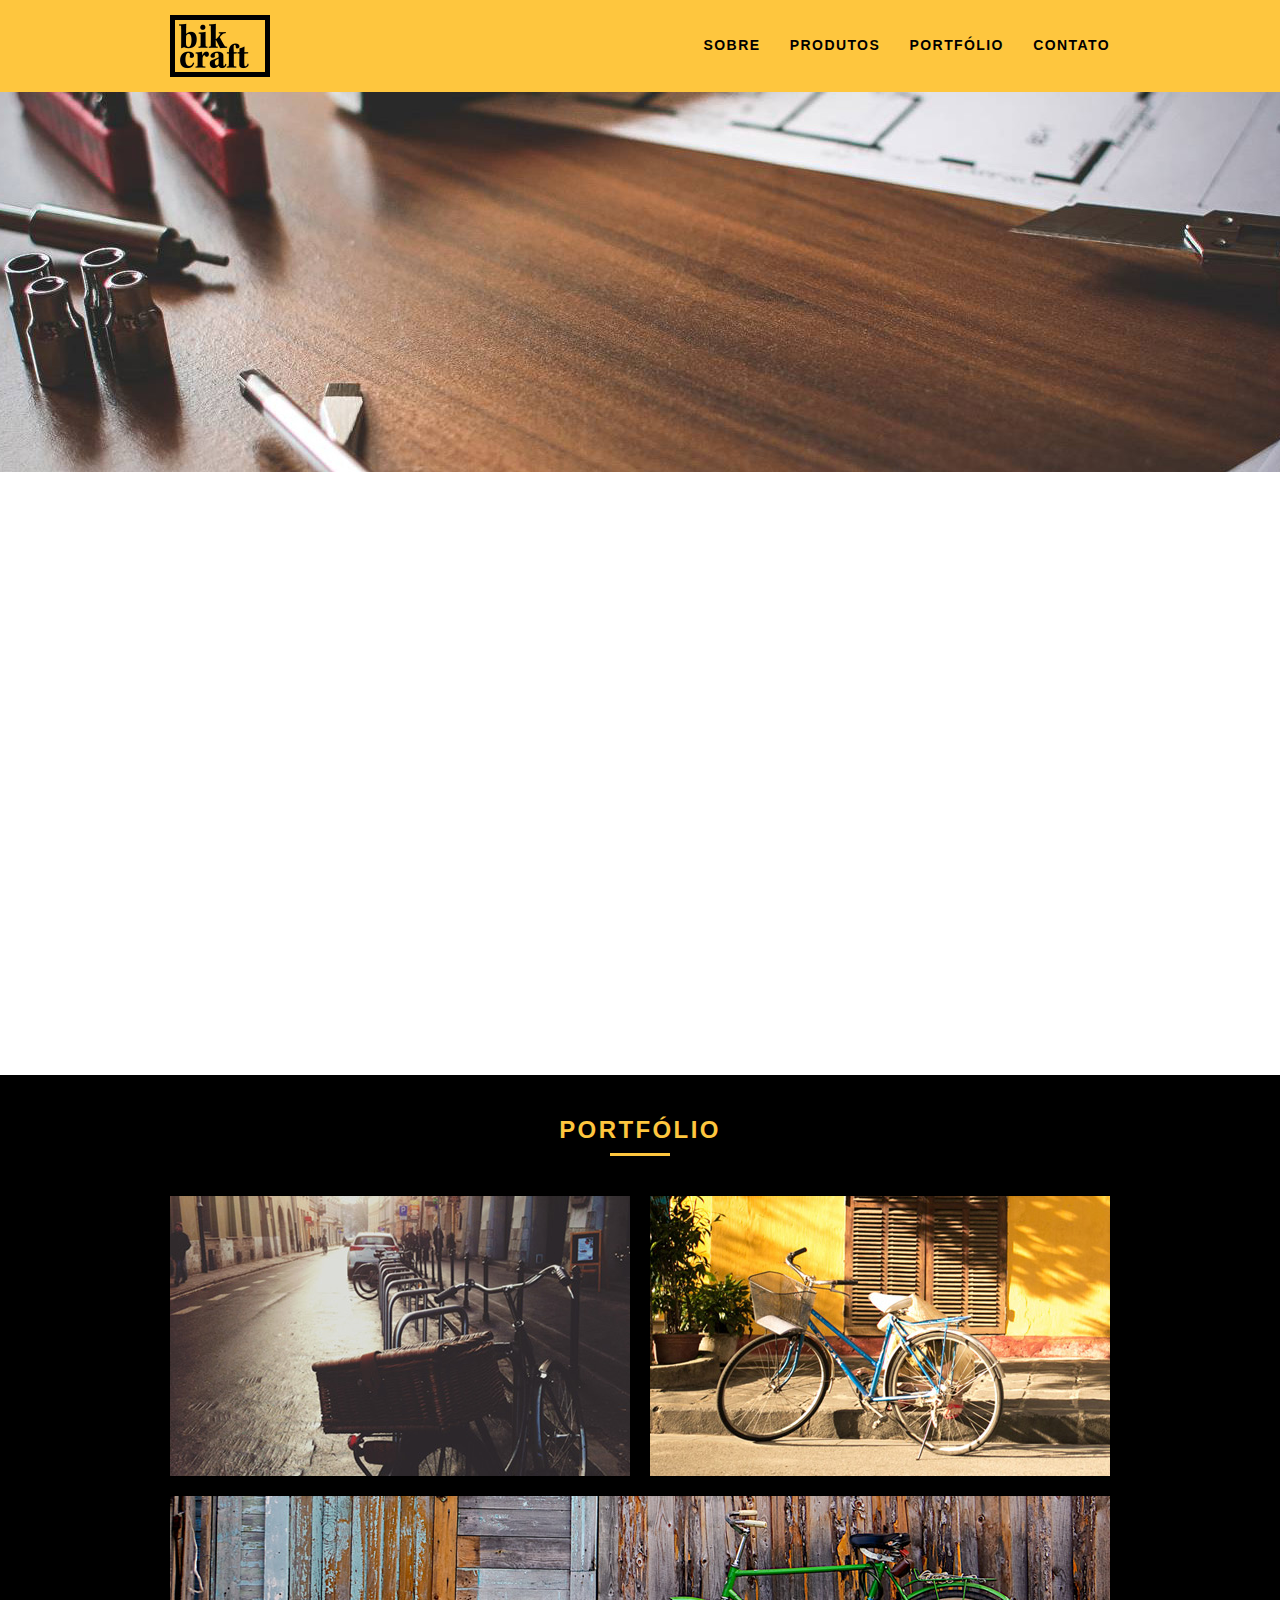
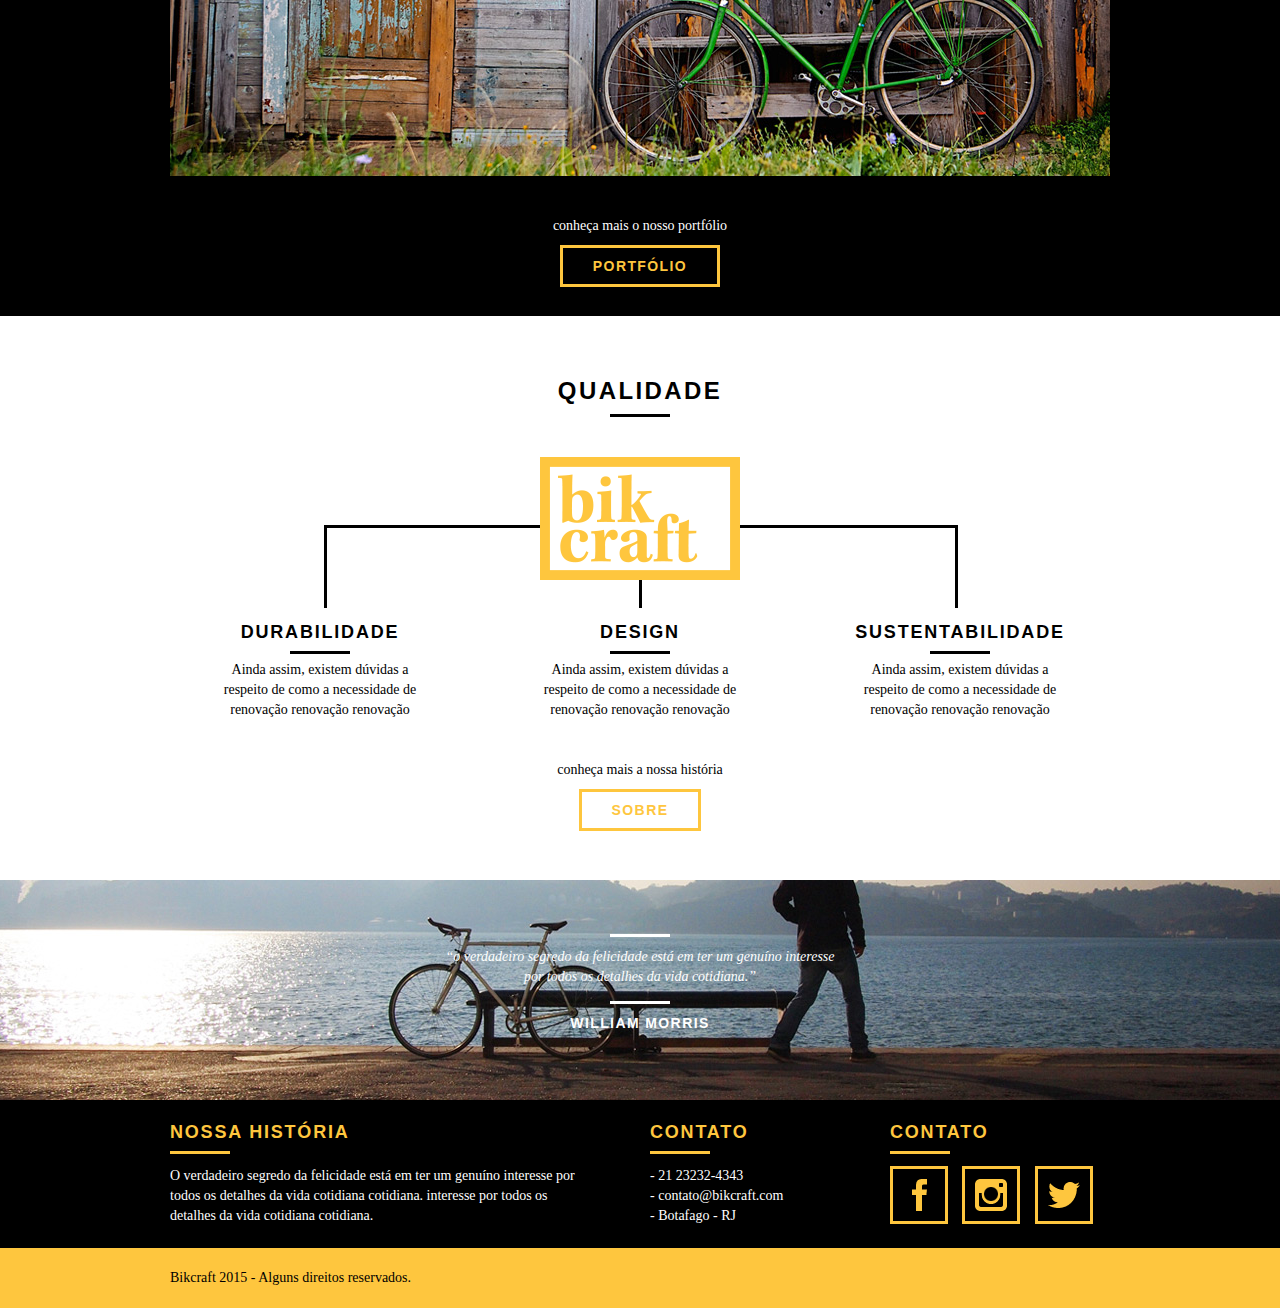
==== commit 2d0b3279: "update" ====
--- a/web/index.html
+++ b/web/index.html
@@ -7,7 +7,8 @@
 		<link rel="stylesheet" href="css/reset.css">
 		<link rel="stylesheet" href="css/grid.css">
 		<link rel="stylesheet" href="css/style.css">
-	  <link rel="stylesheet" href="css/responsivo.css">
+		<link rel="stylesheet" href="css/responsivo.css">
+		<script src="js/libs/modernizr.custom.45655.js"></script>
 	</head>
 	<body>
 
@@ -37,8 +38,8 @@
 				<a href="produtos.html" class="btn">Orçamento</a>
 			</div>
 		</section>
-
-		<section class="produtos container">
+		
+		<section class="produtos container animar">
 			<h2 class="subtitulo">Produtos</h2>
 			<ul class="produtos_lista">
 
@@ -79,11 +80,11 @@
 		<section class="portfolio">
 			<div class="container">
 				<h2 class="subtitulo">Portfólio</h2>
-				<ul class="portfolio_lista">
-					<li class="grid-8"><img src="img/portfolio/retro.jpg" alt="Bicicleta Retro"></li>
-					<li class="grid-8"><img src="img/portfolio/passeio.jpg" alt="Bicicleta Passeio"></li>
-					<li class="grid-16"><img src="img/portfolio/esporte.jpg" alt="Bicicleta Esporte"></li>
-				</ul>
+				<div class="portfolio_lista">
+					<div class="grid-8"><img src="img/portfolio/retro.jpg" alt="Bicicleta Retro"></div>
+					<div class="grid-8"><img src="img/portfolio/passeio.jpg" alt="Bicicleta Passeio"></div>
+					<div class="grid-16"><img src="img/portfolio/esporte.jpg" alt="Bicicleta Esporte"></div>
+				</div>
 				<div class="call">
 					<p>conheça mais o nosso portfólio</p>
 					<a href="portfolio.html" class="btn">Portfólio</a>
@@ -158,5 +159,12 @@
 			</div>
 		</footer>
 
+	<!-- JavaScript -->
+	<script src="//ajax.googleapis.com/ajax/libs/jquery/1.11.2/jquery.min.js"></script>
+	<script>window.jQuery || document.write('<script src="js/libs/jquery-1.11.2.min.js"><\/script>')</script>
+	<script src="js/plugins.js"></script>
+	<script src="js/main.js"></script>
+	<!-- JavaScript -->
+
 	</body>
-</html>
+</html>--- a/web/css/grid.css
+++ b/web/css/grid.css
@@ -1,6 +1,6 @@
 *, *:before, *:after {
-  -webkit-box-sizing: border-box;
-  -moz-box-sizing: border-box;
+  -webkit-box-sizing: border-box; 
+  -moz-box-sizing: border-box; 
   box-sizing: border-box;
 }
 
@@ -81,4 +81,4 @@
 	float: none;
 }
 
-}
+}--- a/web/css/style.css
+++ b/web/css/style.css
@@ -13,6 +13,24 @@
 img {
 	display: block;
 	max-width: 100%;
+}
+.formphp label.nao-aparece, .formphp input.nao-aparece {
+	display: none !important;
+}
+
+#form-erro span, #form-send span  {
+	font-size: 18px;
+	line-height: 25px;
+	margin-bottom: 10px;
+	display: block;
+}
+
+#form-send {
+	color: #31aa39;
+}
+
+#form-erro {
+	color: #f64540;
 }
 
 .btn {
@@ -24,6 +42,7 @@
 	text-transform: uppercase;
 	font-weight: bold;
 	letter-spacing: .1em;
+	transition: all .5s ease;
 }
 
 .btn:hover {
@@ -46,6 +65,7 @@
 	text-align: center;
 	margin-bottom: 40px;
 }
+
 .subtitulo:after {
 	content: "";
 	display: block;
@@ -103,6 +123,7 @@
 	font-size: 14px;
 	line-height: 20px;
 	padding: 10px 0;
+	transition: all .3s ease;
 }
 
 .header_menu ul li a:hover {
@@ -196,7 +217,8 @@
 	background: #fec63e;
 	text-align: center;
 }
-.produtos_lista li img{
+
+.produtos_lista li img {
 	margin: 0 auto;
 }
 
@@ -253,7 +275,7 @@
 	background: #fec63e;
 }
 
-.portfolio_lista li:last-child {
+.portfolio_lista div:last-of-type {
 	margin-top: 20px;
 }
 
@@ -372,6 +394,7 @@
 	border: 3px solid #fec63e;
 	display: block;
 	padding: 10px;
+	transition: all .5s ease;
 }
 
 .footer_redes ul li a:hover {
@@ -383,3 +406,49 @@
 	background: #fec63e;
 	padding: 20px 0;
 }
+
+/*Animações*/
+
+.js .introducao h1, .js .introducao blockquote, .js .introducao .btn, .js .animar, .js .animar-interno, .js .introducao-interna h1, .js .introducao-interna p {
+	opacity: 0;
+}
+
+.animated {
+  -webkit-animation-duration: 1s;
+          animation-duration: 1s;
+  -webkit-animation-fill-mode: both;
+          animation-fill-mode: both;
+}
+
+@-webkit-keyframes fadeInDown {
+  0% {
+    opacity: 0;
+    -webkit-transform: translate3d(0, -20px, 0);
+            transform: translate3d(0, -20px, 0);
+  }
+
+  100% {
+    opacity: 1;
+    -webkit-transform: none;
+            transform: none;
+  }
+}
+
+@keyframes fadeInDown {
+  0% {
+    opacity: 0;
+    -webkit-transform: translate3d(0, -20px, 0);
+            transform: translate3d(0, -20px, 0);
+  }
+
+  100% {
+    opacity: 1;
+    -webkit-transform: none;
+            transform: none;
+  }
+}
+
+.fadeInDown {
+  -webkit-animation-name: fadeInDown;
+          animation-name: fadeInDown;
+}
--- a/web/css/responsivo.css
+++ b/web/css/responsivo.css
@@ -1,61 +1,171 @@
-/*Estilo para Tablets*/
+/*Estilo para tablets*/
 @media only screen and (min-width: 768px) and (max-width: 959px) {
-/*Qualidade home*/
-  .qualidade:after {
-  	right: 66px;
-  }
-  .qualidade_lista li {
-    	padding: 0 10px;
-  }
-/*Qualidade Footer*/
-  .footer_redes ul li a {
-    border: 3px solid #fec63e;
-    display: block;
-    padding: 6px;
-  }
-  .footer_redes ul li a img {
-    width:26px;
-  }
+
+/*Qualidade Home*/
+.qualidade:after {
+	right: 66px;
 }
-/*EStilo para Smartphones*/
+
+.qualidade_lista li {
+	padding: 0 10px;
+}
+
+/*Footer*/
+
+.footer_redes ul li a {
+	border: 3px solid #fec63e;
+	display: block;
+	padding: 6px;
+
+}
+
+.footer_redes ul li a img{
+	width: 26px;
+	height: 26px;
+}
+
+/*Produtos*/
+
+.produto_item h2{
+	top: -150px;
+	margin-bottom: -56px;
+}
+
+.produto_icone {
+	padding: 41px 0;
+}
+
+.produto_info p{
+	font-size: 14px;
+	line-height: 20px;
+	height: 122px;
+	padding: 20px 30px;
+}
+
+.produto_info ul li {
+	width: 181px;
+	height: 49px;
+}
+
+} /* Final do estilo para tablets */
+
+/*Estilo para smartphone*/
 @media only screen and (max-width: 767px) {
 
 /*Header*/
-  .header{
-    position: relative;
-    padding-bottom: 0px;
-  }
-  .header img{
-    margin: 0 auto 20px auto;
-  }
-  .header_menu{
-    text-align: center;
-  }
-  .header_menu ul li {
-    margin: 5px;
-  }
-  .header_menu ul li a {
-    border: 4px solid #000;
-    width: 136px;
-    display: block;
-    float:left;
-  }
+.header {
+	position: relative;
+	padding-bottom: 0px;
+}
+
+.header img {
+	margin: 0 auto 10px auto;
+}
+
+.header_menu {
+	text-align: center;
+}
+
+.header_menu ul li {
+	margin: 5px;
+}
+
+.header_menu ul li a {
+	border: 4px solid #000;
+	width: 136px;
+	display: block;
+	float: left;
+}
+
+.header_menu ul li a:hover {
+	border-color: #fff;
+}
+
+.header_menu ul li a.menu_ativo {
+	border-color: #fff;
+}
+
 /*Introducao*/
-  .introducao h1 {
-  	font-size: 36px;
-  }
-  .introducao{
-    margin-top: 0px;
-    padding-top: 40px;
-    background: url("../img/bg.jpg") no-repeat center;
-    background-size: cover;
-  }
+
+.introducao h1 {
+	font-size: 36px;
+}
+
+.introducao {
+	margin-top: 0px;
+	padding-top: 40px;
+	background: url("../img/bg-mobile.jpg") no-repeat center;
+	background-size: cover;
+}
+
+/*Introdução Interna*/
+
+.introducao-interna {
+	margin-top: 0px;
+}
+
 /*Call*/
-  .call {
-  	padding-top: 10px;
-  }
-  /**/
-  .qualidade:after {
-    display: none;
-  }
+.call {
+	padding-top: 10px;
 }
+
+/*Qualidade Home*/
+.qualidade:after {
+	display: none;
+}
+
+/*Sobre*/
+
+.missao_sobre p {
+	font-size: 14px;
+	line-height: 20px;
+	padding-right: 0px;
+}
+
+.missao_sobre ul li {
+	font-size: 14px;
+	line-height: 25px;
+}
+
+/*Produtos*/
+
+.produto_item h2{
+	top: -100px;
+	margin-bottom: -68px;
+}
+
+.produto_icone {
+	padding: 41px 0;
+}
+
+.produto_info p{
+	font-size: 14px;
+	line-height: 20px;
+	height: auto;
+	padding: 20px 30px;
+}
+
+.produto_info ul li {
+	width: 149px;
+	height: 49px;
+	font-size: 14px;
+	line-height: 20px;
+	padding-top: 14px;
+}
+
+.form {
+	padding-right: 0px;
+}
+
+.orcamento_dados ul {
+	padding-right: 0px;
+}
+
+/*Contato*/
+
+.contato_form {
+	padding-right: 0px;
+	margin-bottom: 40px;
+}
+
+} /* Final do estilo para smartphone 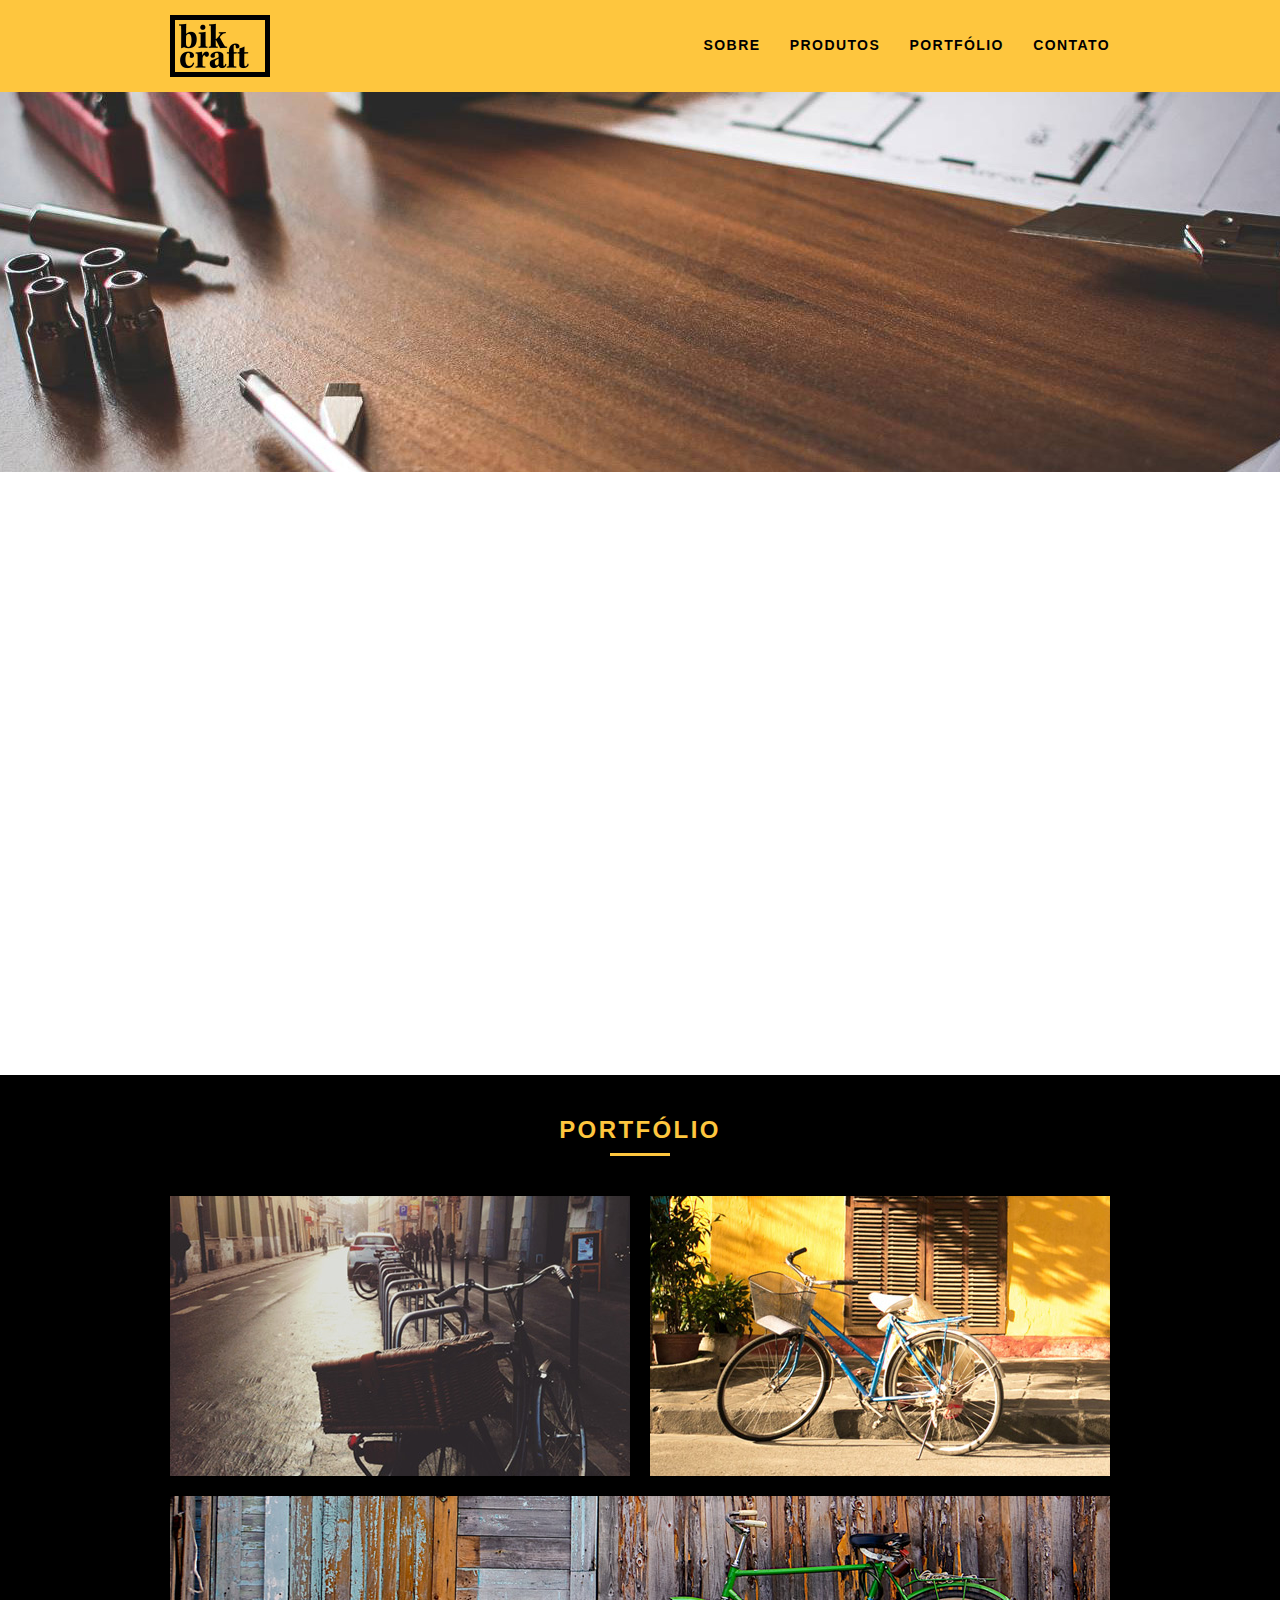
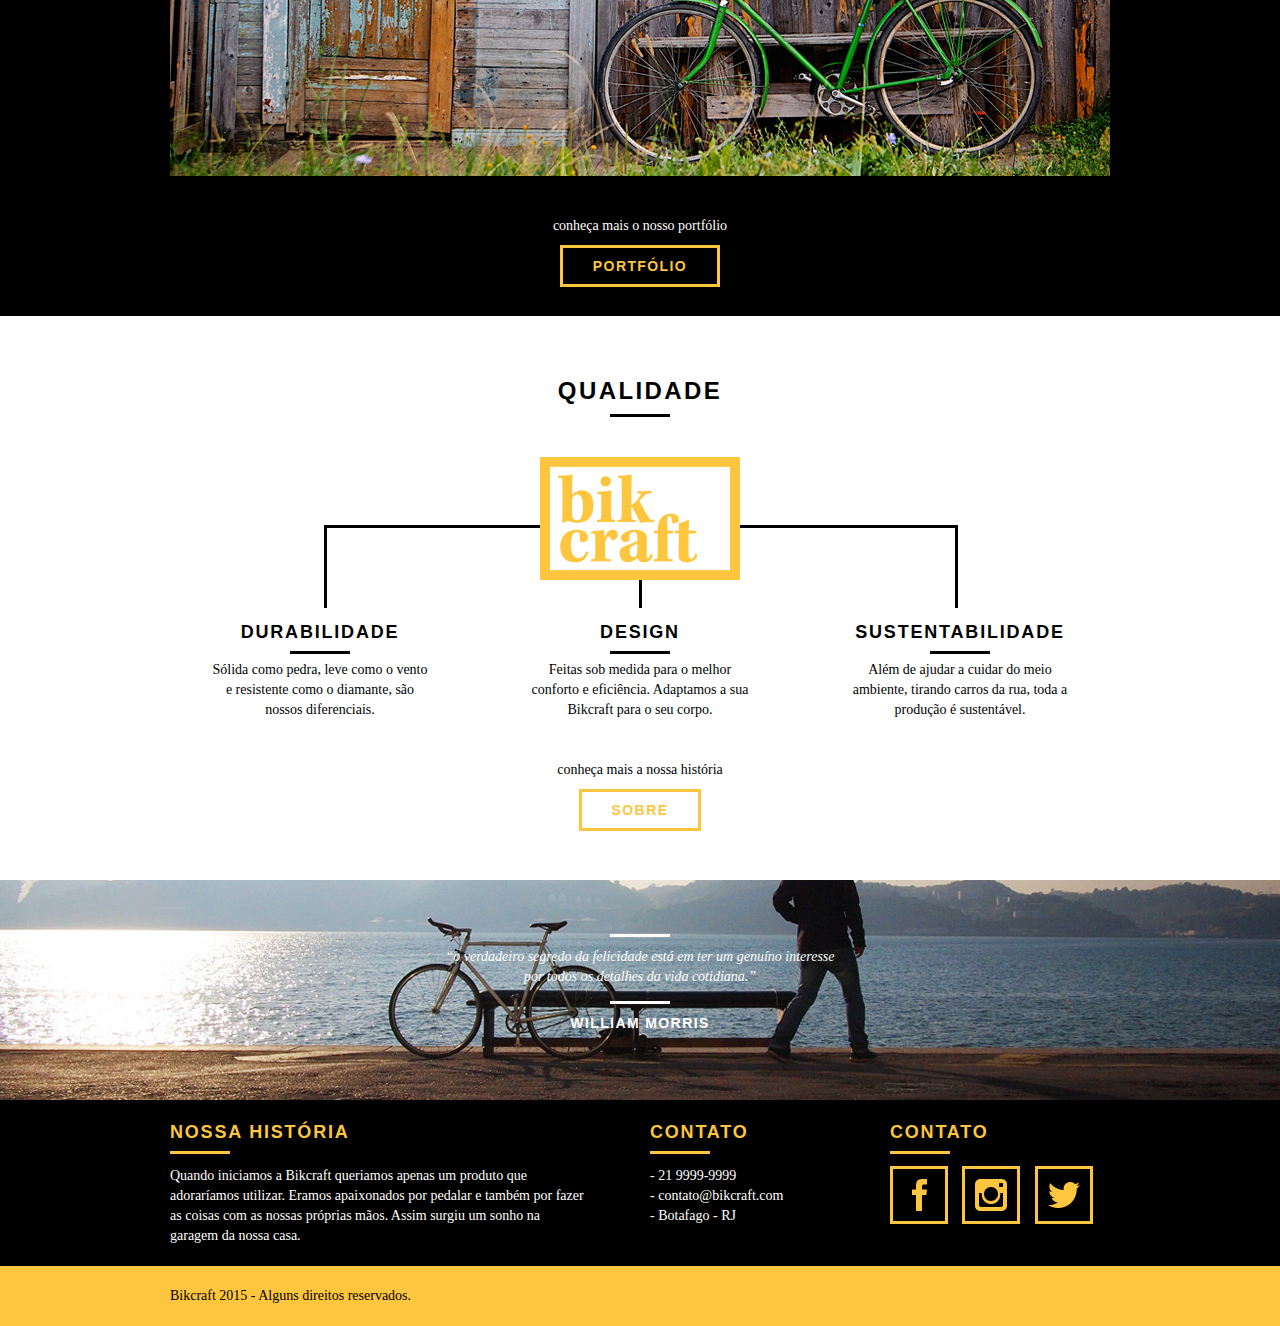
==== commit 3d7ddd62: "final" ====
--- a/web/index.html
+++ b/web/index.html
@@ -2,12 +2,20 @@
 <html lang="pt-br">
 	<head>
 		<meta charset="utf-8">
-		<title>Bikcraft</title>
-		<link rel="stylesheet" href="css/normalize.css">
-		<link rel="stylesheet" href="css/reset.css">
-		<link rel="stylesheet" href="css/grid.css">
+		<title>Bikcraft - Bicicletas Personalizadas</title>
+		<meta name="description" content="Compre a sua bicicleta personalizada na Bikcraft. Possuímos modelos Passeio, Retrô e Esporte.">
+
+		<meta property="og:type" content="website"/>
+		<meta property="og:title" content="Bikcraft - Bicicletas Personalizadas"/>
+		<meta property="og:description" content="Compre a sua bicicleta personalizada na Bikcraft. Possuímos modelos Passeio, Retrô e Esporte."/>
+		<meta property="og:url" content="http://bikcraft.com"/>
+		<meta property="og:image" content="http://bikcraft.com/img/og-image.png"/>
+
+		<meta name="viewport" content="width=device-width, initial-scale=1">
+
+		<link rel="shortcut icon" href="favicon.ico">
+
 		<link rel="stylesheet" href="css/style.css">
-		<link rel="stylesheet" href="css/responsivo.css">
 		<script src="js/libs/modernizr.custom.45655.js"></script>
 	</head>
 	<body>
@@ -48,23 +56,23 @@
 						<img src="img/produtos/passeio.png" alt="Bikcraft Passeio">
 					</div>
 					<h3>Passeio</h3>
-					<p>Ainda assim, existem dúvidas a respeito de como a necessidade de renovação.</p>
+					<p>Muito melhor do que passear pela orla a vidros fechados.</p>
 				</li>
 
 				<li class="grid-1-3">
 					<div class="produtos_icone">
-						<img src="img/produtos/esporte.png" alt="Bikcraft Passeio">
+						<img src="img/produtos/esporte.png" alt="Bikcraft Esporte">
 					</div>
 					<h3>Esporte</h3>
-					<p>Ainda assim, existem dúvidas a respeito de como a necessidade de renovação.</p>
+					<p>Mais rápida do que Forrest Gump, ninguém vai pegar você.</p>
 				</li>
 
 				<li class="grid-1-3">
 					<div class="produtos_icone">
-						<img src="img/produtos/retro.png" alt="Bikcraft Passeio">
+						<img src="img/produtos/retro.png" alt="Bikcraft Retrô">
 					</div>
-					<h3>Retro</h3>
-					<p>Ainda assim, existem dúvidas a respeito de como a necessidade de renovação.</p>
+					<h3>Retrô</h3>
+					<p>O passado volta para lembrarmos o que devemos fazer no futuro.</p>
 				</li>
 
 			</ul>
@@ -81,7 +89,7 @@
 			<div class="container">
 				<h2 class="subtitulo">Portfólio</h2>
 				<div class="portfolio_lista">
-					<div class="grid-8"><img src="img/portfolio/retro.jpg" alt="Bicicleta Retro"></div>
+					<div class="grid-8"><img src="img/portfolio/retro.jpg" alt="Bicicleta Retrô"></div>
 					<div class="grid-8"><img src="img/portfolio/passeio.jpg" alt="Bicicleta Passeio"></div>
 					<div class="grid-16"><img src="img/portfolio/esporte.jpg" alt="Bicicleta Esporte"></div>
 				</div>
@@ -98,15 +106,15 @@
 			<ul class="qualidade_lista">
 				<li class="grid-1-3">
 					<h3>Durabilidade</h3>
-					<p>Ainda assim, existem dúvidas a respeito de como a necessidade de renovação renovação renovação</p>
+					<p>Sólida como pedra, leve como o vento e resistente como o diamante, são nossos diferenciais.</p>
 				</li>
 				<li class="grid-1-3">
 					<h3>Design</h3>
-					<p>Ainda assim, existem dúvidas a respeito de como a necessidade de renovação renovação renovação</p>
+					<p>Feitas sob medida para o melhor conforto e eficiência. Adaptamos a sua Bikcraft para o seu corpo.</p>
 				</li>
 				<li class="grid-1-3">
 					<h3>Sustentabilidade</h3>
-					<p>Ainda assim, existem dúvidas a respeito de como a necessidade de renovação renovação renovação</p>
+					<p>Além de ajudar a cuidar do meio ambiente, tirando carros da rua, toda a produção é sustentável.</p>
 				</li>
 			</ul>
 			<div class="call">
@@ -115,12 +123,12 @@
 			</div>
 		</section>
 
-		<section class="quebra">
+		<div class="quebra">
 			<blockquote class="quote-externo container">
 				<p>“o verdadeiro segredo da felicidade está em ter um genuíno interesse por todos os detalhes da vida cotidiana.”</p>
 				<cite>WILLIAM MORRIS</cite>
 			</blockquote>
-		</section>
+		</div>
 
 		<footer>
 			<div class="footer">
@@ -128,13 +136,13 @@
 
 					<div class="grid-8 footer_historia">
 						<h3>Nossa História</h3>
-						<p>O verdadeiro segredo da felicidade está em ter um genuíno interesse por todos os detalhes da vida cotidiana cotidiana. interesse por todos os detalhes da vida cotidiana cotidiana.</p>
+						<p>Quando iniciamos a Bikcraft queriamos apenas um produto que adoraríamos utilizar. Eramos apaixonados por pedalar e também por fazer as coisas com as nossas próprias mãos. Assim surgiu um sonho na garagem da nossa casa.</p>
 					</div>
 
 					<div class="grid-4 footer_contato">
 						<h3>Contato</h3>
 						<ul>
-							<li>- 21 23232-4343</li>
+							<li>- 21 9999-9999</li>
 							<li>- contato@bikcraft.com</li>
 							<li>- Botafago - RJ</li>
 						</ul>
@@ -143,9 +151,9 @@
 					<div class="grid-4 footer_redes">
 						<h3>Contato</h3>
 						<ul>
-							<li><a href="http://facebook.com" target="_blank"><img src="img/redes-sociais/facebook.png"></a></li>
-							<li><a href="http://instagram.com" target="_blank"><img src="img/redes-sociais/instagram.png"></a></li>
-							<li><a href="http://twitter.com" target="_blank"><img src="img/redes-sociais/twitter.png"></a></li>
+							<li><a href="http://facebook.com" target="_blank"><img src="img/redes-sociais/facebook.png" alt="Facebook Bikcraft"></a></li>
+							<li><a href="http://instagram.com" target="_blank"><img src="img/redes-sociais/instagram.png" alt="Instagram Bikcraft"></a></li>
+							<li><a href="http://twitter.com" target="_blank"><img src="img/redes-sociais/twitter.png" alt="Twitter Bikcraft"></a></li>
 						</ul>
 					</div>
 
--- a/web/css/style.css
+++ b/web/css/style.css
@@ -1,454 +1,2 @@
-/* Estilos Gerais */
-
-body {
-	font-family: Arial, Helvetica, sans-serif;
-}
-
-p {
-	font-family: Georgia, "Times New Roman", serif;
-	font-size: 14px;
-	line-height: 20px;
-}
-
-img {
-	display: block;
-	max-width: 100%;
-}
-.formphp label.nao-aparece, .formphp input.nao-aparece {
-	display: none !important;
-}
-
-#form-erro span, #form-send span  {
-	font-size: 18px;
-	line-height: 25px;
-	margin-bottom: 10px;
-	display: block;
-}
-
-#form-send {
-	color: #31aa39;
-}
-
-#form-erro {
-	color: #f64540;
-}
-
-.btn {
-	border: 3px solid #fec63e;
-	padding: 10px 30px;
-	color: #fec63e;
-	font-size: 14px;
-	line-height: 20px;
-	text-transform: uppercase;
-	font-weight: bold;
-	letter-spacing: .1em;
-	transition: all .5s ease;
-}
-
-.btn:hover {
-	color: #fff;
-	border-color: #fff;
-}
-
-.btn.btn-preto:hover {
-	color: #000;
-	border-color: #000;
-}
-
-.subtitulo {
-	font-size: 24px;
-	line-height: 30px;
-	font-weight: bold;
-	letter-spacing: .1em;
-	color: #000;
-	text-transform: uppercase;
-	text-align: center;
-	margin-bottom: 40px;
-}
-
-.subtitulo:after {
-	content: "";
-	display: block;
-	width: 60px;
-	height: 3px;
-	background: #000;
-	margin: 8px auto;
-}
-
-.subtitulo-interno {
-	font-size: 24px;
-	line-height: 30px;
-	font-weight: bold;
-	letter-spacing: .1em;
-	color: #000;
-	text-transform: uppercase;
-	margin-bottom: 20px;
-}
-
-.subtitulo-interno:after {
-	content: "";
-	display: block;
-	width: 60px;
-	height: 3px;
-	background: #000;
-	margin: 8px 0;
-}
-
-/* Header */
-
-.header {
-	position: fixed;
-	top: 0;
-	width: 100%;
-	background: #fec63e; /* Amarelo */
-	padding: 15px 0;
-	z-index: 10;
-}
-
-.header_menu {
-	text-align: right;
-}
-
-.header_menu ul li {
-	display: inline-block;
-	margin-left: 25px;
-	margin-top: 20px;
-}
-
-.header_menu ul li a {
-	color: #000;
-	font-weight: bold;
-	text-transform: uppercase;
-	letter-spacing: .1em;
-	font-size: 14px;
-	line-height: 20px;
-	padding: 10px 0;
-	transition: all .3s ease;
-}
-
-.header_menu ul li a:hover {
-	color: #FFF;
-}
-
-.header_menu ul li a.menu_ativo {
-	color: #FFF;
-}
-
-/* Introdução */
-
-.introducao {
-	width: 100%;
-	height: 380px;
-	background: url("../img/bg.jpg") no-repeat center;
-	background-size: cover;
-	margin-top: 92px;
-	text-align: center;
-	padding-top: 80px;
-}
-
-.introducao h1 {
-	font-size: 48px;
-	color: #FFF;
-	font-weight: bold;
-	text-transform: uppercase;
-}
-
-.quote-externo {
-	max-width: 320px;
-	margin: 0 auto;
-	margin-bottom: 40px;
-	color: white;
-}
-
-.quote-externo p {
-	font-style: italic;
-}
-
-.quote-externo p:before, .quote-externo p:after {
-	content: "";
-	display: block;
-	width: 60px;
-	height: 3px;
-	background: #fff;
-	margin: 14px auto 10px auto;
-}
-
-.quote-externo cite {
-	font-style: normal;
-	font-weight: bold;
-	font-size: 14px;
-	letter-spacing: .1em;
-}
-
-/*Introducao Interna*/
-
-.introducao-interna {
-	width: 100%;
-	margin-top: 92px;
-	height: 160px;
-	text-align: center;
-	color: #fff;
-	padding-top: 30px;
-}
-
-.introducao-interna h1 {
-	font-size: 36px;
-	font-weight: bold;
-	text-transform: uppercase;
-}
-
-.introducao-interna h1:after {
-	content: "";
-	display: block;
-	width: 60px;
-	height: 3px;
-	background: #fff;
-	margin: 6px auto 10px auto;
-}
-
-
-/*Produtos*/
-
-.produtos {
-	padding: 60px 0;
-}
-
-.produtos_lista li{
-	background: #fec63e;
-	text-align: center;
-}
-
-.produtos_lista li img {
-	margin: 0 auto;
-}
-
-.produtos_lista li h3{
-	font-weight: bold;
-	font-size: 18px;
-	line-height: 25px;
-	text-transform: uppercase;
-	letter-spacing: .1em;
-	margin-top: 20px;
-}
-
-.produtos_lista li h3:after{
-	content: "";
-	display: block;
-	width: 60px;
-	height: 3px;
-	background: #000;
-	margin: 2px auto;
-}
-
-.produtos_lista li p {
-	padding: 10px 20px 20px 20px;
-}
-
-.produtos_icone {
-	background: #000;
-	padding: 20px;
-}
-
-.call {
-	padding-top: 40px;
-	text-align: center;
-	clear: both;
-}
-
-.call p{
-	margin-bottom: 20px;
-}
-
-/*Portfólio*/
-
-.portfolio {
-	width: 100%;
-	background: #000;
-	padding: 40px 0;
-}
-
-.portfolio .subtitulo {
-	color: #fec63e;
-}
-
-.portfolio .subtitulo:after {
-	background: #fec63e;
-}
-
-.portfolio_lista div:last-of-type {
-	margin-top: 20px;
-}
-
-.portfolio .call p {
-	color: #fff;
-}
-
-/*Qualidade*/
-
-.qualidade {
-	padding: 60px 0;
-}
-
-.qualidade:after {
-	content: "";
-	width: 634px;
-	height: 83px;
-	display: block;
-	background: url("../img/linhas.png") no-repeat center;
-	position: absolute;
-	top: 209px;
-	right: 162px;
-	z-index: -1;
-}
-
-.qualidade img{
-	margin: 0 auto;
-}
-
-.qualidade_lista {
-	padding-top: 20px;
-	overflow: auto; /* clear-fix */
-}
-
-.qualidade_lista li {
-	text-align: center;
-	padding: 0 40px;
-}
-
-.qualidade_lista li h3{
-	font-weight: bold;
-	font-size: 18px;
-	line-height: 25px;
-	text-transform: uppercase;
-	letter-spacing: .1em;
-	margin-top: 20px;
-}
-
-.qualidade_lista li h3:after{
-	content: "";
-	display: block;
-	width: 60px;
-	height: 3px;
-	background: #000;
-	margin: 6px auto;
-}
-
-/*Quebra*/
-
-.quebra {
-	width: 100%;
-	height: 220px;
-	background: url("../img/bg-footer.jpg") no-repeat center;
-	background-size: cover;
-	text-align: center;
-	padding-top: 40px;
-}
-
-.quebra .quote-externo {
-	max-width: 400px;
-}
-
-/*Footer*/
-
-.footer {
-	width: 100%;
-	background: #000;
-	color: #fff;
-	padding: 20px 0;
-}
-
-.footer h3 {
-	font-size: 18px;
-	line-height: 25px;
-	color: #fec63e;
-	text-transform: uppercase;
-	letter-spacing: .1em;
-	font-weight: bold;
-}
-
-.footer h3:after {
-	content: "";
-	display: block;
-	width: 60px;
-	height: 3px;
-	background: #fec63e;
-	margin: 6px 0 12px 0;
-}
-
-.footer_historia {
-	padding-right: 40px;
-}
-
-.footer_contato ul li {
-	font-size: 14px;
-	line-height: 20px;
-	font-family: Georgia, "Times New Roman", serif;
-}
-
-.footer_redes ul li {
-	display: inline-block;
-	margin-right: 10px;
-}
-
-.footer_redes ul li a {
-	border: 3px solid #fec63e;
-	display: block;
-	padding: 10px;
-	transition: all .5s ease;
-}
-
-.footer_redes ul li a:hover {
-	border-color: #fff;
-}
-
-.copy {
-	width: 100%;
-	background: #fec63e;
-	padding: 20px 0;
-}
-
-/*Animações*/
-
-.js .introducao h1, .js .introducao blockquote, .js .introducao .btn, .js .animar, .js .animar-interno, .js .introducao-interna h1, .js .introducao-interna p {
-	opacity: 0;
-}
-
-.animated {
-  -webkit-animation-duration: 1s;
-          animation-duration: 1s;
-  -webkit-animation-fill-mode: both;
-          animation-fill-mode: both;
-}
-
-@-webkit-keyframes fadeInDown {
-  0% {
-    opacity: 0;
-    -webkit-transform: translate3d(0, -20px, 0);
-            transform: translate3d(0, -20px, 0);
-  }
-
-  100% {
-    opacity: 1;
-    -webkit-transform: none;
-            transform: none;
-  }
-}
-
-@keyframes fadeInDown {
-  0% {
-    opacity: 0;
-    -webkit-transform: translate3d(0, -20px, 0);
-            transform: translate3d(0, -20px, 0);
-  }
-
-  100% {
-    opacity: 1;
-    -webkit-transform: none;
-            transform: none;
-  }
-}
-
-.fadeInDown {
-  -webkit-animation-name: fadeInDown;
-          animation-name: fadeInDown;
-}
+html{font-family:sans-serif;-ms-text-size-adjust:100%;-webkit-text-size-adjust:100%}body{margin:0}article,aside,details,figcaption,figure,footer,header,hgroup,main,menu,nav,section,summary{display:block}audio,canvas,progress,video{display:inline-block;vertical-align:baseline}audio:not([controls]){display:none;height:0}[hidden],template{display:none}a{background-color:transparent}a:active,a:hover{outline:0}abbr[title]{border-bottom:1px dotted}b,strong{font-weight:700}dfn{font-style:italic}h1{font-size:2em;margin:.67em 0}mark{background:#ff0;color:#000}small{font-size:80%}sub,sup{font-size:75%;line-height:0;position:relative;vertical-align:baseline}sup{top:-.5em}sub{bottom:-.25em}img{border:0}svg:not(:root){overflow:hidden}figure{margin:1em 40px}hr{-moz-box-sizing:content-box;box-sizing:content-box;height:0}pre{overflow:auto}code,kbd,pre,samp{font-family:monospace,monospace;font-size:1em}button,input,optgroup,select,textarea{color:inherit;font:inherit;margin:0}button{overflow:visible}button,select{text-transform:none}button,html input[type="button"],/* 1 */
+input[type="reset"],input[type="submit"]{-webkit-appearance:button;cursor:pointer}button[disabled],html input[disabled]{cursor:default}button::-moz-focus-inner,input::-moz-focus-inner{border:0;padding:0}input{line-height:normal}input[type="checkbox"],input[type="radio"]{box-sizing:border-box;padding:0}input[type="number"]::-webkit-inner-spin-button,input[type="number"]::-webkit-outer-spin-button{height:auto}input[type="search"]{-webkit-appearance:textfield;-moz-box-sizing:content-box;-webkit-box-sizing:content-box;box-sizing:content-box}input[type="search"]::-webkit-search-cancel-button,input[type="search"]::-webkit-search-decoration{-webkit-appearance:none}fieldset{border:1px solid silver;margin:0 2px;padding:.35em .625em .75em}legend{border:0;padding:0}textarea{overflow:auto}optgroup{font-weight:700}table{border-collapse:collapse;border-spacing:0}td,th{padding:0}a{text-decoration:none}ol,ul{list-style:none}html,body,div,span,iframe,h1,h2,h3,h4,h5,h6,p,blockquote,a,em,img,dl,dt,dd,ol,ul,li,fieldset,form,label,legend,article,footer,header,nav,section,main{margin:0;padding:0;border:0;vertical-align:baseline}h1,h2,h3,h4,h5,h6,p,a,ul{font-size:1em;font-weight:400}*,:before,:after{-webkit-box-sizing:border-box;-moz-box-sizing:border-box;box-sizing:border-box}.container{width:960px;margin:0 auto;padding:0;position:relative}.container:after,.container:before{content:" ";display:table}.container:after{clear:both}.grid-1,.grid-2,.grid-3,.grid-4,.grid-5,.grid-6,.grid-7,.grid-8,.grid-9,.grid-10,.grid-11,.grid-12,.grid-13,.grid-14,.grid-15,.grid-16,.grid-1-3{float:left;margin-left:10px;margin-right:10px}.grid-1{width:40px}.grid-2{width:100px}.grid-3{width:160px}.grid-4{width:220px}.grid-5{width:280px}.grid-6{width:340px}.grid-7{width:400px}.grid-8{width:460px}.grid-9{width:520px}.grid-10{width:580px}.grid-11{width:640px}.grid-12{width:700px}.grid-13{width:760px}.grid-14{width:820px}.grid-15{width:880px}.grid-16{width:940px}.grid-1-3{width:300px}@media only screen and (min-width: 768px) and (max-width: 959px){.container{width:768px}.grid-1{width:28px}.grid-2{width:76px}.grid-3{width:124px}.grid-4{width:172px}.grid-5{width:220px}.grid-6{width:268px}.grid-7{width:316px}.grid-8{width:364px}.grid-9{width:412px}.grid-10{width:460px}.grid-11{width:508px}.grid-12{width:556px}.grid-13{width:604px}.grid-14{width:652px}.grid-15{width:700px}.grid-16{width:748px}.grid-1-3{width:236px}}@media only screen and (max-width: 767px){.container{width:300px}.grid-1,.grid-2,.grid-3,.grid-4,.grid-5,.grid-6,.grid-7,.grid-8,.grid-9,.grid-10,.grid-11,.grid-12,.grid-13,.grid-14,.grid-15,.grid-16,.grid-1-3{width:300px;margin:0 0 20px;float:none}}body{font-family:Arial,Helvetica,sans-serif}p{font-family:Georgia,"Times New Roman",serif;font-size:14px;line-height:20px}img{display:block;max-width:100%}.formphp label.nao-aparece,.formphp input.nao-aparece{display:none!important}#form-erro span,#form-send span{font-size:18px;line-height:25px;margin-bottom:10px;display:block}#form-send{color:#31aa39}#form-erro{color:#f64540}.btn{border:3px solid #fec63e;padding:10px 30px;color:#fec63e;font-size:14px;line-height:20px;text-transform:uppercase;font-weight:700;letter-spacing:.1em;transition:all .5s ease}.btn:hover{color:#fff;border-color:#fff}.btn.btn-preto:hover{color:#000;border-color:#000}.subtitulo{font-size:24px;line-height:30px;font-weight:700;letter-spacing:.1em;color:#000;text-transform:uppercase;text-align:center;margin-bottom:40px}.subtitulo:after{content:"";display:block;width:60px;height:3px;background:#000;margin:8px auto}.subtitulo-interno{font-size:24px;line-height:30px;font-weight:700;letter-spacing:.1em;color:#000;text-transform:uppercase;margin-bottom:20px}.subtitulo-interno:after{content:"";display:block;width:60px;height:3px;background:#000;margin:8px 0}.header{position:fixed;top:0;width:100%;background:#fec63e;padding:15px 0;z-index:10}.header_menu{text-align:right}.header_menu ul li{display:inline-block;margin-left:25px;margin-top:20px}.header_menu ul li a{color:#000;font-weight:700;text-transform:uppercase;letter-spacing:.1em;font-size:14px;line-height:20px;padding:10px 0;transition:all .3s ease}.header_menu ul li a:hover{color:#FFF}.header_menu ul li a.menu_ativo{color:#FFF}.introducao{width:100%;height:380px;background:url(../img/bg.jpg) no-repeat center;background-size:cover;margin-top:92px;text-align:center;padding-top:80px}.introducao h1{font-size:48px;color:#FFF;font-weight:700;text-transform:uppercase}.quote-externo{max-width:320px;margin:0 auto;margin-bottom:40px;color:#fff}.quote-externo p{font-style:italic}.quote-externo p:before,.quote-externo p:after{content:"";display:block;width:60px;height:3px;background:#fff;margin:14px auto 10px}.quote-externo cite{font-style:normal;font-weight:700;font-size:14px;letter-spacing:.1em}.introducao-interna{width:100%;margin-top:92px;height:160px;text-align:center;color:#fff;padding-top:30px}.introducao-interna h1{font-size:36px;font-weight:700;text-transform:uppercase}.introducao-interna h1:after{content:"";display:block;width:60px;height:3px;background:#fff;margin:6px auto 10px}.produtos{padding:60px 0}.produtos_lista li{background:#fec63e;text-align:center}.produtos_lista li img{margin:0 auto}.produtos_lista li h3{font-weight:700;font-size:18px;line-height:25px;text-transform:uppercase;letter-spacing:.1em;margin-top:20px}.produtos_lista li h3:after{content:"";display:block;width:60px;height:3px;background:#000;margin:2px auto}.produtos_lista li p{padding:10px 20px 20px}.produtos_icone{background:#000;padding:20px}.call{padding-top:40px;text-align:center;clear:both}.call p{margin-bottom:20px}.portfolio{width:100%;background:#000;padding:40px 0}.portfolio .subtitulo{color:#fec63e}.portfolio .subtitulo:after{background:#fec63e}.portfolio_lista div:last-of-type{margin-top:20px}.portfolio .call p{color:#fff}.qualidade{padding:60px 0}.qualidade:after{content:"";width:634px;height:83px;display:block;background:url(../img/linhas.png) no-repeat center;position:absolute;top:209px;right:162px;z-index:-1}.qualidade img{margin:0 auto}.qualidade_lista{padding-top:20px;overflow:auto}.qualidade_lista li{text-align:center;padding:0 40px}.qualidade_lista li h3{font-weight:700;font-size:18px;line-height:25px;text-transform:uppercase;letter-spacing:.1em;margin-top:20px}.qualidade_lista li h3:after{content:"";display:block;width:60px;height:3px;background:#000;margin:6px auto}.quebra{width:100%;height:220px;background:url(../img/bg-footer.jpg) no-repeat center;background-size:cover;text-align:center;padding-top:40px}.quebra .quote-externo{max-width:400px}.footer{width:100%;background:#000;color:#fff;padding:20px 0}.footer h3{font-size:18px;line-height:25px;color:#fec63e;text-transform:uppercase;letter-spacing:.1em;font-weight:700}.footer h3:after{content:"";display:block;width:60px;height:3px;background:#fec63e;margin:6px 0 12px}.footer_historia{padding-right:40px}.footer_contato ul li{font-size:14px;line-height:20px;font-family:Georgia,"Times New Roman",serif}.footer_redes ul li{display:inline-block;margin-right:10px}.footer_redes ul li a{border:3px solid #fec63e;display:block;padding:10px;transition:all .5s ease}.footer_redes ul li a:hover{border-color:#fff}.copy{width:100%;background:#fec63e;padding:20px 0}.js .introducao h1,.js .introducao blockquote,.js .introducao .btn,.js .animar,.js .animar-interno,.js .introducao-interna h1,.js .introducao-interna p{opacity:0}.animated{-webkit-animation-duration:1s;animation-duration:1s;-webkit-animation-fill-mode:both;animation-fill-mode:both}@-webkit-keyframes fadeInDown{0%{opacity:0;-webkit-transform:translate3d(0,-20px,0);transform:translate3d(0,-20px,0)}100%{opacity:1;-webkit-transform:none;transform:none}}@keyframes fadeInDown{0%{opacity:0;-webkit-transform:translate3d(0,-20px,0);transform:translate3d(0,-20px,0)}100%{opacity:1;-webkit-transform:none;transform:none}}.fadeInDown{-webkit-animation-name:fadeInDown;animation-name:fadeInDown}.interna_sobre{background:url(../img/bg-sobre.jpg) no-repeat center;background-size:cover}.missao_sobre{padding-top:60px}.missao_sobre p{font-size:18px;line-height:25px;margin-bottom:1em;padding-right:60px}.missao_sobre ul li{font-family:Georgia,"Times New Roman",serif;font-size:18px;line-height:30px}.foto-equipe{padding-top:20px}.interna_produtos{background:url(../img/bg-produtos.jpg) no-repeat center;background-size:cover}.produto_item{padding-top:60px}.produto_item h2{color:#fff;font-size:36px;text-transform:uppercase;letter-spacing:.1em;font-weight:700;position:relative;top:-180px;text-align:center;margin-bottom:-56px}.produto_item h2:after,.produto_item h2:before{content:"";display:block;width:60px;height:3px;background:#fff;margin:6px auto 8px}.produto_icone{background:#000;padding:70px 0}.produto_icone img{margin:0 auto}.produto_info{background:#000}.produto_info p{color:#fff;font-size:18px;line-height:25px;height:180px;padding:30px 40px}.produto_info ul li{background:#fec63e;text-transform:uppercase;font-size:18px;line-height:20px;font-weight:700;float:left;width:229px;height:49px;text-align:center;padding-top:16px}.produto_info ul li:nth-child(1),.produto_info ul li:nth-child(2){margin-bottom:2px}.produto_info ul li:nth-child(even){margin-left:2px}.orcamento{background:#000;width:100%;margin-top:60px;padding:40px 0}.orcamento h2{color:#fec63e}.orcamento h2:after{background:#fec63e}.form{padding-right:60px}.form label{display:block;color:#fff;font-family:Georgia,"Times New Roman",serif;font-size:18px;line-height:25px;margin-bottom:4px}.form input{display:block;width:100%;border:4px solid #fec63e;background:none;color:#fff;padding:7px 10px;margin-bottom:10px;outline:none;font-size:14px;font-family:Georgia,"Times New Roman",serif}.form textarea{display:block;width:100%;height:120px;border:4px solid #fec63e;background:none;color:#fff;padding:7px 10px;margin-bottom:20px;outline:none;font-size:14px;font-family:Georgia,"Times New Roman",serif}.form button{padding:7px 40px;background:none}.orcamento_dados{color:#fff}.orcamento_dados h3{font-size:18px;line-height:25px;text-transform:uppercase;color:#fec63e;font-weight:700}.orcamento_dados span{display:block;font-size:18px;line-height:30px;font-family:Georgia,"Times New Roman",serif}.orcamento_dados span:nth-of-type(2){margin-bottom:40px}.orcamento_dados ul{padding-right:60px}.orcamento_dados ul li{font-family:Georgia,"Times New Roman",serif;font-size:14px;padding:10px 15px}.orcamento_dados ul li:nth-child(odd){background:#1d1d1d}.orcamento_dados p{margin:8px 0}.interna_portfolio{background:url(../img/bg-portfolio.jpg) no-repeat center;background-size:cover}.quote_clientes{padding:60px 0;max-width:460px;margin:0 auto}.quote_clientes p{text-align:center;font-family:Georgia,"Times New Roman",serif;font-size:18px;line-height:25px;font-style:italic;margin-bottom:20px}.quote_clientes cite{font-size:18px;font-weight:700;float:right;font-style:normal}.rslides,.rslides_portfolio{position:relative;list-style:none;overflow:hidden;width:100%;padding:0;margin:0}.rslides li,.rslides_portfolio li{-webkit-backface-visibility:hidden;position:absolute;display:none;width:100%;left:0;top:0}.rslides li:first-child,.rslides_portfolio li:first-child{position:relative;display:block;float:left}.rslides img,.rslides_portfolio img{display:block;height:auto;width:100%;border:0}.rslides_tabs{text-align:center;margin-top:14px}.rslides_tabs li{display:inline;margin:0 5px}.rslides_tabs li a{display:inline-block;width:12px;height:12px;background:#1d1d1d;color:#1d1d1d;border-radius:20px;overflow:hidden;text-indent:-200px}.rslides_tabs li a:hover,.rslides_tabs li.rslides_here a{background:#fec63e;color:#fec63e}.interna_contato{background:url(../img/bg-contato.jpg) no-repeat center;background-size:cover}.contato{padding:40px 0}.contato_form{padding-right:60px}.contato_form label{display:block;font-family:Georgia,"Times New Roman",serif;font-size:18px;line-height:25px;margin-bottom:4px}.contato_form input{display:block;width:100%;border:4px solid #fec63e;background:none;padding:7px 10px;margin-bottom:10px;outline:none;font-size:14px;font-family:Georgia,"Times New Roman",serif}.contato_form textarea{display:block;width:100%;height:120px;border:4px solid #fec63e;background:none;padding:7px 10px;margin-bottom:20px;outline:none;font-size:14px;font-family:Georgia,"Times New Roman",serif}.contato_form button{padding:7px 40px;background:none}.orcamento_dados{color:#fff}.contato_dados h3{font-size:18px;line-height:25px;text-transform:uppercase;color:#fec63e;font-weight:700}.contato_dados span{display:block;font-size:18px;line-height:30px;font-family:Georgia,"Times New Roman",serif}.contato_dados span:nth-of-type(even){margin-bottom:30px}.contato_dados ul{margin-top:10px}.contato_dados ul li{display:inline-block;margin-right:10px}.contato_dados ul li a{border:3px solid #fec63e;display:block;padding:10px}.contato_dados ul li a:hover{border-color:#000}.contato_mapa{margin-bottom:60px}@media only screen and (min-width: 768px) and (max-width: 959px){.qualidade:after{right:66px}.qualidade_lista li{padding:0 10px}.footer_redes ul li a{border:3px solid #fec63e;display:block;padding:6px}.footer_redes ul li a img{width:26px;height:26px}.produto_item h2{top:-150px;margin-bottom:-56px}.produto_icone{padding:41px 0}.produto_info p{font-size:14px;line-height:20px;height:122px;padding:20px 30px}.produto_info ul li{width:181px;height:49px}}@media only screen and (max-width: 767px){.header{position:relative;padding-bottom:0}.header img{margin:0 auto 10px}.header_menu{text-align:center}.header_menu ul li{margin:5px}.header_menu ul li a{border:4px solid #000;width:136px;display:block;float:left}.header_menu ul li a:hover{border-color:#fff}.header_menu ul li a.menu_ativo{border-color:#fff}.introducao h1{font-size:36px}.introducao{margin-top:0;padding-top:40px;background:url(../img/bg-mobile.jpg) no-repeat center;background-size:cover}.introducao-interna{margin-top:0}.call{padding-top:10px}.qualidade:after{display:none}.missao_sobre p{font-size:14px;line-height:20px;padding-right:0}.missao_sobre ul li{font-size:14px;line-height:25px}.produto_item h2{top:-100px;margin-bottom:-68px}.produto_icone{padding:41px 0}.produto_info p{font-size:14px;line-height:20px;height:auto;padding:20px 30px}.produto_info ul li{width:149px;height:49px;font-size:14px;line-height:20px;padding-top:14px}.form{padding-right:0}.orcamento_dados ul{padding-right:0}.contato_form{padding-right:0;margin-bottom:40px}}